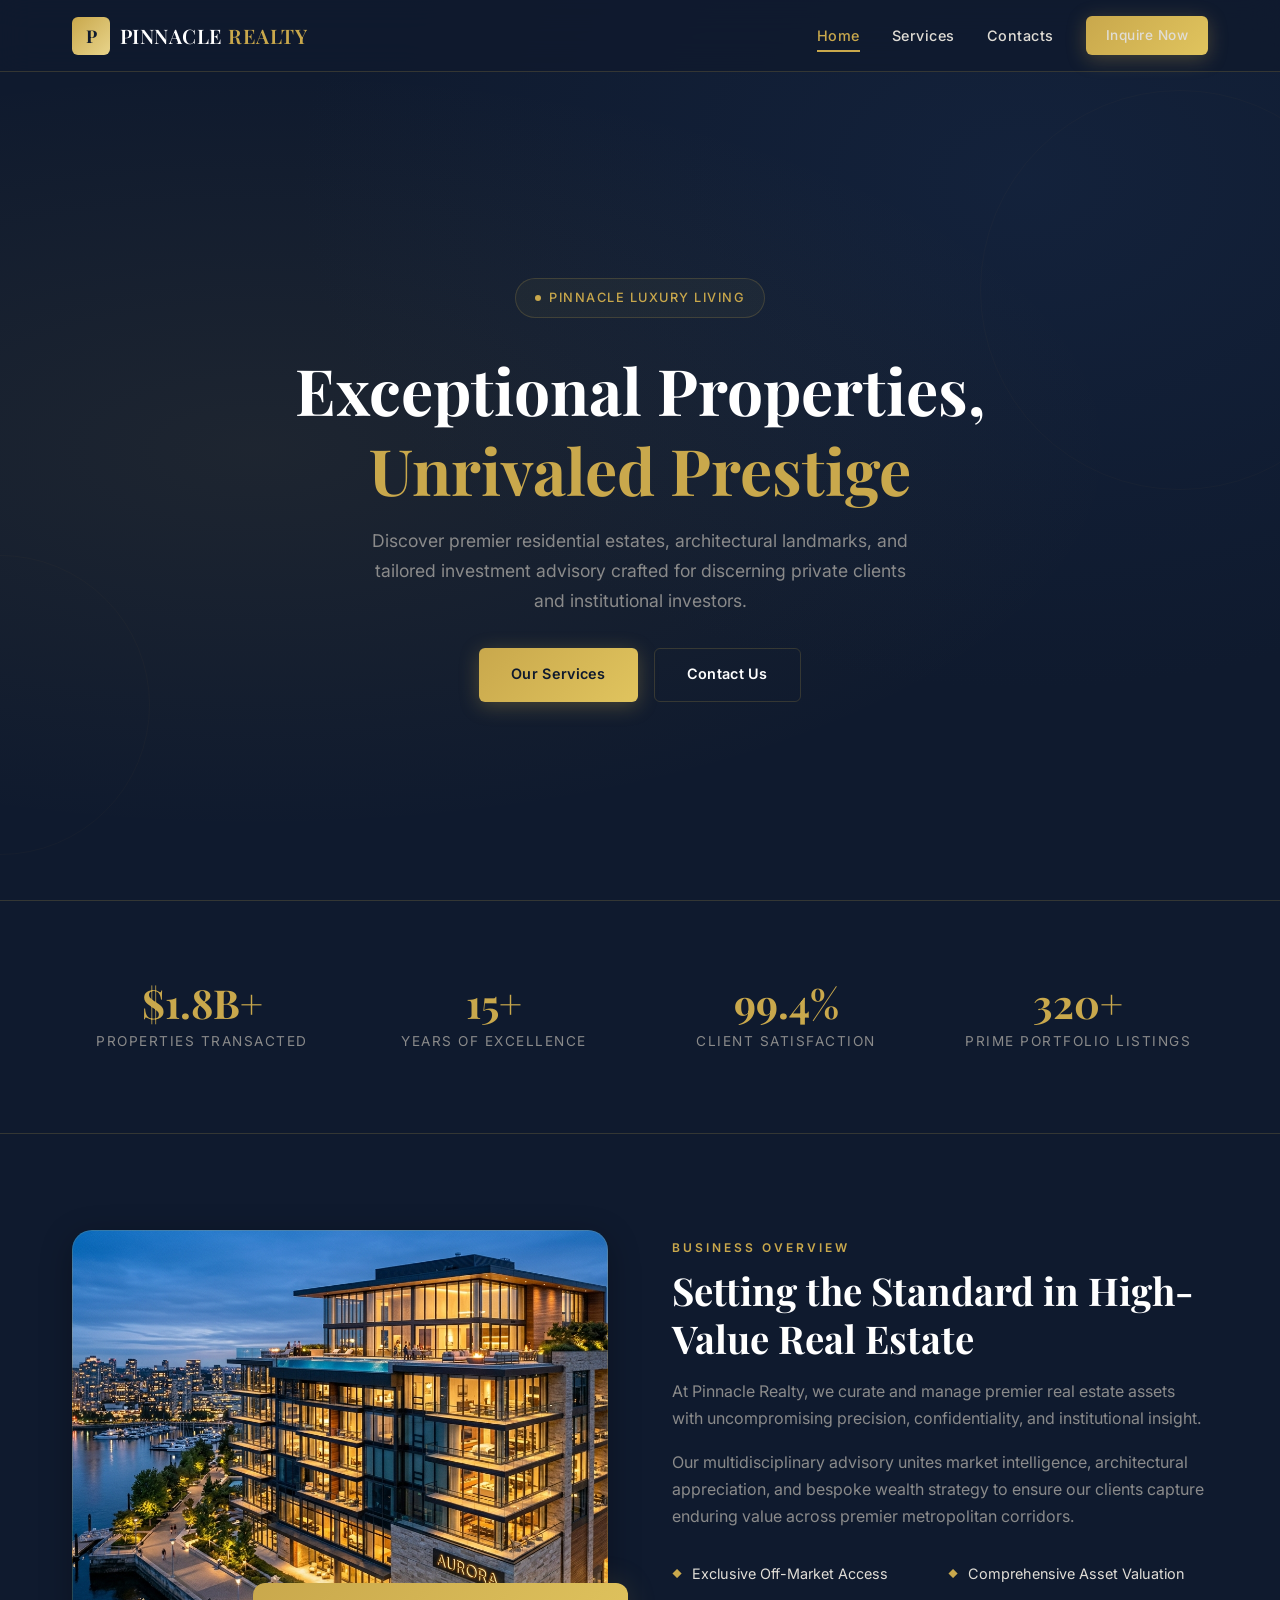
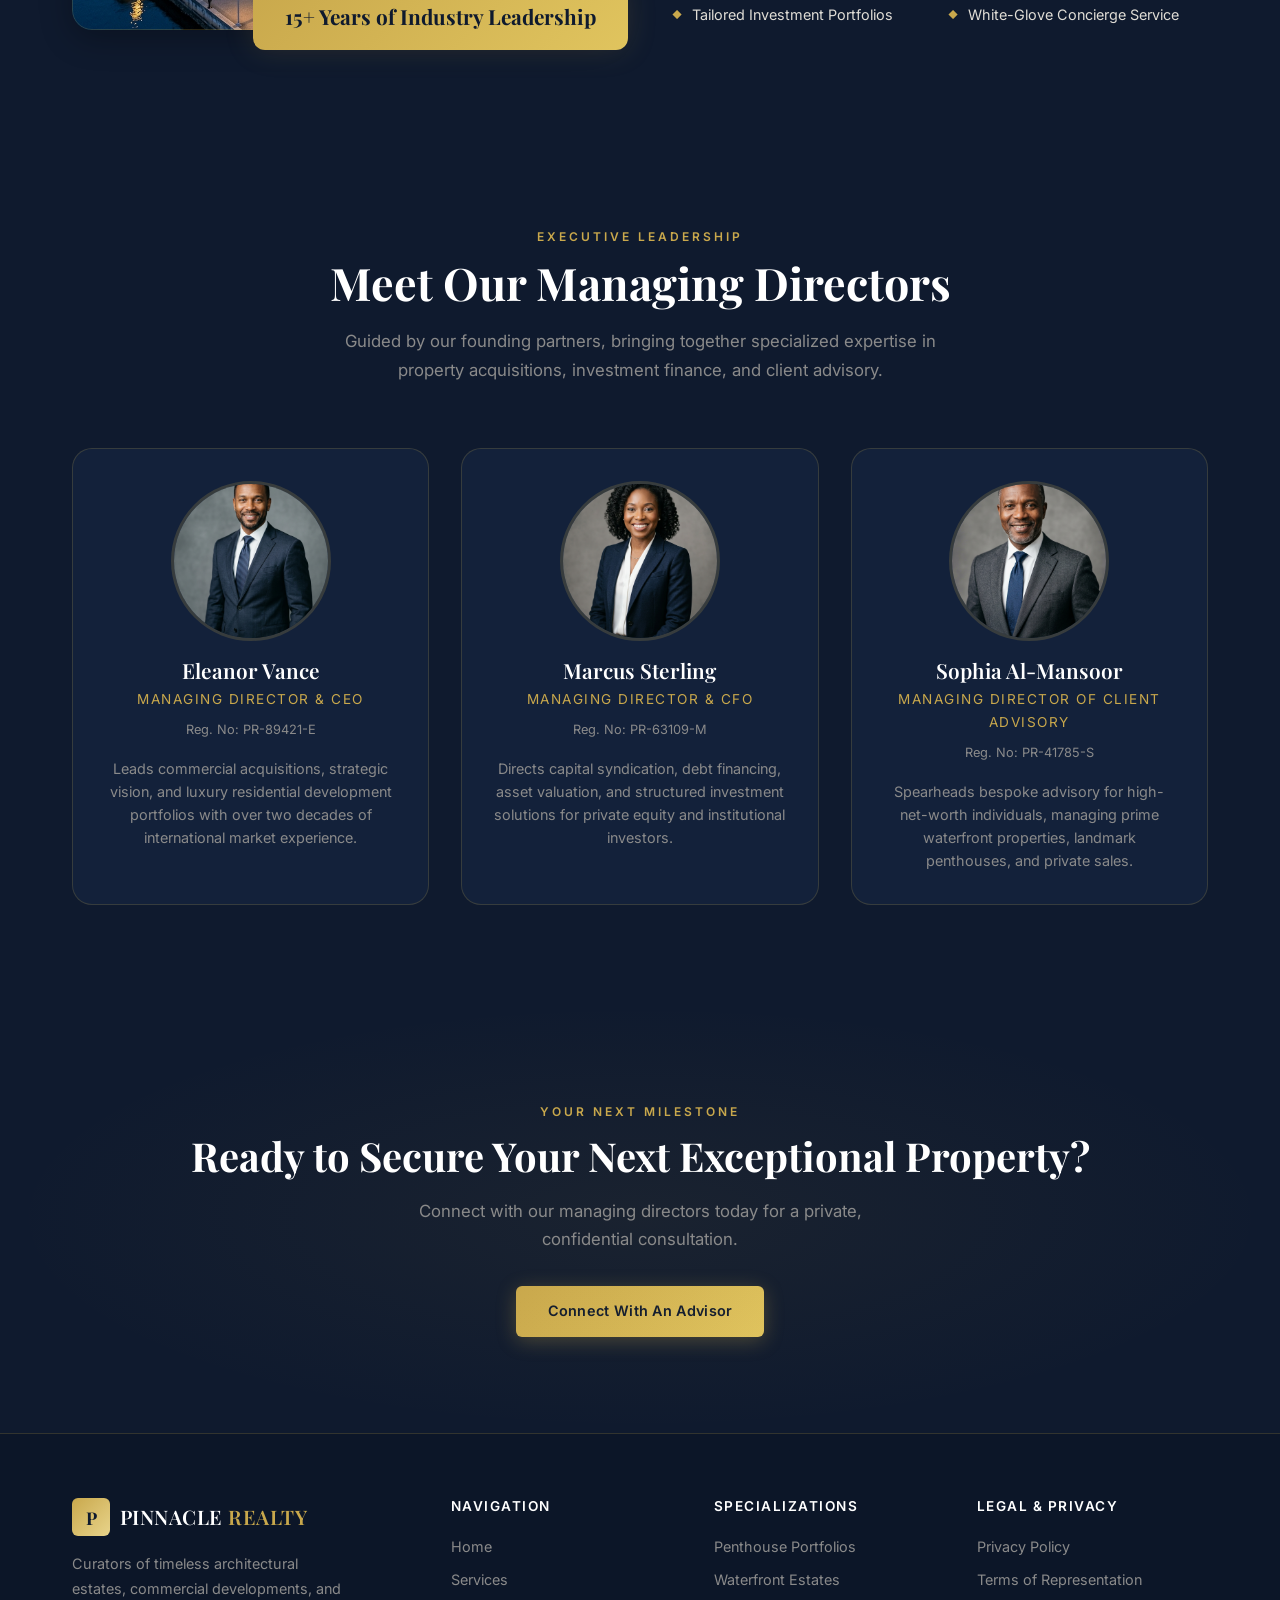
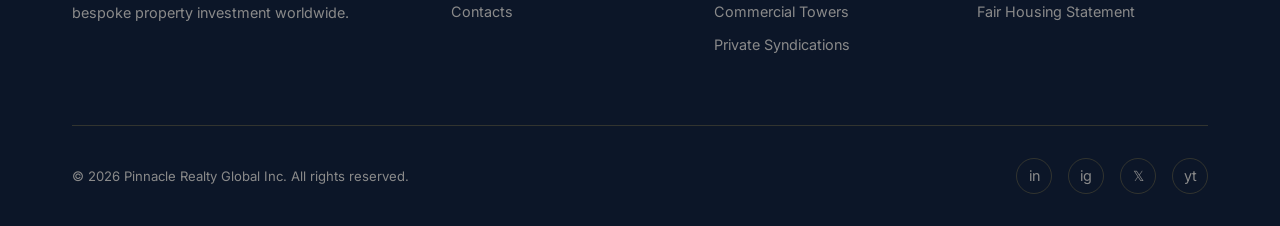
==== index.html @ 1af12126 "Initial commit of Pinnacle Realty 3-page website" ====
<!DOCTYPE html>
<html lang="en">
<head>
  <meta charset="UTF-8">
  <meta name="viewport" content="width=device-width, initial-scale=1.0">
  <title>Pinnacle Realty | Premier Luxury Real Estate & Advisory</title>
  <meta name="description" content="Pinnacle Realty curates exceptional luxury residential estates, prime commercial developments, and bespoke property advisory.">
  <link rel="stylesheet" href="style.css">
</head>
<body>

  <!-- Site Header / Navigation -->
  <header class="site-header" id="siteHeader">
    <div class="container header-inner">
      <a href="index.html" class="logo">
        <div class="logo-icon">P</div>
        <div class="logo-text">PINNACLE <span>REALTY</span></div>
      </a>
      <button class="nav-toggle" id="navToggle" aria-label="Toggle navigation" aria-expanded="false">
        <span></span>
        <span></span>
        <span></span>
      </button>
      <nav class="main-nav" id="mainNav">
        <ul>
          <li><a href="index.html" class="active">Home</a></li>
          <li><a href="services.html">Services</a></li>
          <li><a href="contacts.html">Contacts</a></li>
          <li><a href="contacts.html" class="btn btn-primary" style="padding: 0.5rem 1.25rem; font-size: 0.85rem;">Inquire Now</a></li>
        </ul>
      </nav>
    </div>
  </header>

  <main>
    <!-- Hero Section -->
    <section class="hero" id="home">
      <div class="hero-decor hero-decor--1"></div>
      <div class="hero-decor hero-decor--2"></div>
      <div class="container hero-content">
        <div class="hero-badge">Pinnacle Luxury Living</div>
        <h1 class="animate-fade-up">Exceptional Properties,<br><span class="accent">Unrivaled Prestige</span></h1>
        <p class="animate-fade-up animate-fade-up-delay-1">Discover premier residential estates, architectural landmarks, and tailored investment advisory crafted for discerning private clients and institutional investors.</p>
        <div class="hero-cta animate-fade-up animate-fade-up-delay-2">
          <a href="services.html" class="btn btn-primary">Our Services</a>
          <a href="contacts.html" class="btn btn-outline">Contact Us</a>
        </div>
      </div>
    </section>

    <!-- Stats Bar -->
    <section class="stats-bar">
      <div class="container">
        <div class="stats-grid">
          <div class="stat-item">
            <div class="stat-number">$1.8B+</div>
            <div class="stat-label">Properties Transacted</div>
          </div>
          <div class="stat-item">
            <div class="stat-number">15+</div>
            <div class="stat-label">Years of Excellence</div>
          </div>
          <div class="stat-item">
            <div class="stat-number">99.4%</div>
            <div class="stat-label">Client Satisfaction</div>
          </div>
          <div class="stat-item">
            <div class="stat-number">320+</div>
            <div class="stat-label">Prime Portfolio Listings</div>
          </div>
        </div>
      </div>
    </section>

    <!-- Business Overview / About Section -->
    <section class="about" id="about">
      <div class="container">
        <div class="about-grid">
          <div class="about-visual">
            <div class="about-image-wrapper">
              <img src="images/about.jpg" alt="Pinnacle Realty Architectural Headquarters & Waterfront Residences">
            </div>
            <div class="about-accent-box">
              15+ Years of Industry Leadership
            </div>
          </div>
          <div class="about-text">
            <span class="section-label">Business Overview</span>
            <h2 class="section-title">Setting the Standard in High-Value Real Estate</h2>
            <p>At Pinnacle Realty, we curate and manage premier real estate assets with uncompromising precision, confidentiality, and institutional insight.</p>
            <p>Our multidisciplinary advisory unites market intelligence, architectural appreciation, and bespoke wealth strategy to ensure our clients capture enduring value across premier metropolitan corridors.</p>
            <div class="about-features">
              <div class="about-feature">Exclusive Off-Market Access</div>
              <div class="about-feature">Comprehensive Asset Valuation</div>
              <div class="about-feature">Tailored Investment Portfolios</div>
              <div class="about-feature">White-Glove Concierge Service</div>
            </div>
          </div>
        </div>
      </div>
    </section>

    <!-- Managing Directors Section (Group Members) -->
    <section class="directors" id="directors">
      <div class="container">
        <span class="section-label">Executive Leadership</span>
        <h2 class="section-title">Meet Our Managing Directors</h2>
        <p class="section-subtitle" style="margin-inline: auto;">Guided by our founding partners, bringing together specialized expertise in property acquisitions, investment finance, and client advisory.</p>
        
        <div class="directors-grid">
          <!-- Member 1 -->
          <article class="director-card">
            <img src="images/director1.jpg" alt="Eleanor Vance" class="director-photo">
            <h3 class="director-name">Eleanor Vance</h3>
            <div class="director-role">Managing Director & CEO</div>
            <div class="director-reg">Reg. No: PR-89421-E</div>
            <p class="director-bio">Leads commercial acquisitions, strategic vision, and luxury residential development portfolios with over two decades of international market experience.</p>
          </article>

          <!-- Member 2 -->
          <article class="director-card">
            <img src="images/director2.jpg" alt="Marcus Sterling" class="director-photo">
            <h3 class="director-name">Marcus Sterling</h3>
            <div class="director-role">Managing Director & CFO</div>
            <div class="director-reg">Reg. No: PR-63109-M</div>
            <p class="director-bio">Directs capital syndication, debt financing, asset valuation, and structured investment solutions for private equity and institutional investors.</p>
          </article>

          <!-- Member 3 -->
          <article class="director-card">
            <img src="images/director3.jpg" alt="Sophia Al-Mansoor" class="director-photo">
            <h3 class="director-name">Sophia Al-Mansoor</h3>
            <div class="director-role">Managing Director of Client Advisory</div>
            <div class="director-reg">Reg. No: PR-41785-S</div>
            <p class="director-bio">Spearheads bespoke advisory for high-net-worth individuals, managing prime waterfront properties, landmark penthouses, and private sales.</p>
          </article>
        </div>
      </div>
    </section>

    <!-- Call to Action Banner -->
    <section class="cta-banner">
      <div class="container">
        <span class="section-label">Your Next Milestone</span>
        <h2>Ready to Secure Your Next Exceptional Property?</h2>
        <p>Connect with our managing directors today for a private, confidential consultation.</p>
        <a href="contacts.html" class="btn btn-primary">Connect With An Advisor</a>
      </div>
    </section>
  </main>

  <!-- Site Footer -->
  <footer class="site-footer">
    <div class="container">
      <div class="footer-grid">
        <div class="footer-brand">
          <div class="logo">
            <div class="logo-icon">P</div>
            <div class="logo-text">PINNACLE <span>REALTY</span></div>
          </div>
          <p>Curators of timeless architectural estates, commercial developments, and bespoke property investment worldwide.</p>
        </div>

        <div class="footer-col">
          <h4>Navigation</h4>
          <a href="index.html">Home</a>
          <a href="services.html">Services</a>
          <a href="contacts.html">Contacts</a>
        </div>

        <div class="footer-col">
          <h4>Specializations</h4>
          <a href="services.html">Penthouse Portfolios</a>
          <a href="services.html">Waterfront Estates</a>
          <a href="services.html">Commercial Towers</a>
          <a href="services.html">Private Syndications</a>
        </div>

        <div class="footer-col">
          <h4>Legal & Privacy</h4>
          <a href="#">Privacy Policy</a>
          <a href="#">Terms of Representation</a>
          <a href="#">Fair Housing Statement</a>
        </div>
      </div>

      <div class="footer-bottom">
        <div>&copy; 2026 Pinnacle Realty Global Inc. All rights reserved.</div>
        <div class="footer-socials">
          <a href="#" aria-label="LinkedIn">in</a>
          <a href="#" aria-label="Instagram">ig</a>
          <a href="#" aria-label="X / Twitter">𝕏</a>
          <a href="#" aria-label="YouTube">yt</a>
        </div>
      </div>
    </div>
  </footer>

  <script>
    // Mobile navigation toggle
    const navToggle = document.getElementById('navToggle');
    const mainNav = document.getElementById('mainNav');
    if (navToggle && mainNav) {
      navToggle.addEventListener('click', () => {
        const isOpen = mainNav.classList.toggle('open');
        navToggle.setAttribute('aria-expanded', isOpen);
      });
    }

    // Header scroll background effect
    const siteHeader = document.getElementById('siteHeader');
    window.addEventListener('scroll', () => {
      if (window.scrollY > 40) {
        siteHeader.style.background = 'rgba(15, 26, 46, 0.95)';
        siteHeader.style.boxShadow = '0 10px 30px rgba(0, 0, 0, 0.4)';
      } else {
        siteHeader.style.background = 'rgba(15, 26, 46, 0.8)';
        siteHeader.style.boxShadow = 'none';
      }
    });
  </script>
</body>
</html>
---- style.css ----
/* ============================================
   PINNACLE REALTY — Global Stylesheet
   ============================================ */

/* ---------- Google Fonts ---------- */
@import url('https://fonts.googleapis.com/css2?family=Playfair+Display:wght@400;500;600;700&family=Inter:wght@300;400;500;600;700&display=swap');

/* ---------- CSS Custom Properties ---------- */
:root {
  /* Brand Colors */
  --clr-primary: #0f1a2e;
  --clr-primary-light: #162744;
  --clr-accent: #c9a84c;
  --clr-accent-hover: #dbbe6a;
  --clr-white: #ffffff;
  --clr-off-white: #f4f1eb;
  --clr-text: #e0ddd6;
  --clr-text-dark: #2c2c2c;
  --clr-muted: #8a8a8a;
  --clr-border: rgba(201, 168, 76, 0.2);
  --clr-card-bg: rgba(22, 39, 68, 0.6);
  --clr-overlay: rgba(15, 26, 46, 0.85);

  /* Typography */
  --ff-heading: 'Playfair Display', Georgia, serif;
  --ff-body: 'Inter', 'Segoe UI', sans-serif;

  /* Spacing */
  --space-xs: 0.5rem;
  --space-sm: 1rem;
  --space-md: 2rem;
  --space-lg: 4rem;
  --space-xl: 6rem;

  /* Borders & Radius */
  --radius-sm: 6px;
  --radius-md: 12px;
  --radius-lg: 20px;

  /* Transitions */
  --transition-fast: 0.25s ease;
  --transition-smooth: 0.4s cubic-bezier(0.25, 0.46, 0.45, 0.94);

  /* Shadows */
  --shadow-card: 0 8px 32px rgba(0, 0, 0, 0.3);
  --shadow-hover: 0 16px 48px rgba(0, 0, 0, 0.4);
  --shadow-glow: 0 0 30px rgba(201, 168, 76, 0.15);
}

/* ---------- Reset & Base ---------- */
*,
*::before,
*::after {
  margin: 0;
  padding: 0;
  box-sizing: border-box;
}

html {
  scroll-behavior: smooth;
  font-size: 16px;
}

body {
  font-family: var(--ff-body);
  background-color: var(--clr-primary);
  color: var(--clr-text);
  line-height: 1.7;
  min-height: 100vh;
  overflow-x: hidden;
}

img {
  max-width: 100%;
  display: block;
}

a {
  text-decoration: none;
  color: inherit;
  transition: color var(--transition-fast);
}

ul {
  list-style: none;
}

h1, h2, h3, h4 {
  font-family: var(--ff-heading);
  line-height: 1.25;
  color: var(--clr-white);
}

/* ---------- Utility ---------- */
.container {
  max-width: 1200px;
  margin-inline: auto;
  padding-inline: var(--space-md);
}

.accent {
  color: var(--clr-accent);
}

.section-label {
  display: inline-block;
  font-size: 0.75rem;
  font-weight: 600;
  text-transform: uppercase;
  letter-spacing: 3px;
  color: var(--clr-accent);
  margin-bottom: var(--space-xs);
}

.section-title {
  font-size: clamp(1.8rem, 4vw, 2.8rem);
  margin-bottom: var(--space-sm);
}

.section-subtitle {
  font-size: 1.05rem;
  color: var(--clr-muted);
  max-width: 600px;
  margin-bottom: var(--space-lg);
}

/* ---------- Animations ---------- */
@keyframes fadeInUp {
  from {
    opacity: 0;
    transform: translateY(30px);
  }
  to {
    opacity: 1;
    transform: translateY(0);
  }
}

@keyframes fadeIn {
  from { opacity: 0; }
  to   { opacity: 1; }
}

@keyframes shimmer {
  0%   { background-position: -200% center; }
  100% { background-position: 200% center; }
}

@keyframes float {
  0%, 100% { transform: translateY(0); }
  50%      { transform: translateY(-8px); }
}

.animate-fade-up {
  animation: fadeInUp 0.8s ease forwards;
}

.animate-fade-up-delay-1 { animation-delay: 0.15s; opacity: 0; }
.animate-fade-up-delay-2 { animation-delay: 0.3s;  opacity: 0; }
.animate-fade-up-delay-3 { animation-delay: 0.45s; opacity: 0; }

/* ============================================
   HEADER / NAVIGATION
   ============================================ */
.site-header {
  position: fixed;
  top: 0;
  left: 0;
  width: 100%;
  z-index: 1000;
  padding: var(--space-sm) 0;
  background: rgba(15, 26, 46, 0.8);
  backdrop-filter: blur(16px);
  -webkit-backdrop-filter: blur(16px);
  border-bottom: 1px solid var(--clr-border);
  transition: background var(--transition-smooth);
}

.header-inner {
  display: flex;
  align-items: center;
  justify-content: space-between;
}

/* Logo */
.logo {
  display: flex;
  align-items: center;
  gap: 0.6rem;
}

.logo-icon {
  width: 38px;
  height: 38px;
  background: linear-gradient(135deg, var(--clr-accent), #e8d48b);
  border-radius: var(--radius-sm);
  display: flex;
  align-items: center;
  justify-content: center;
  font-family: var(--ff-heading);
  font-weight: 700;
  font-size: 1.1rem;
  color: var(--clr-primary);
}

.logo-text {
  font-family: var(--ff-heading);
  font-size: 1.25rem;
  font-weight: 600;
  color: var(--clr-white);
  letter-spacing: 0.5px;
}

.logo-text span {
  color: var(--clr-accent);
}

/* Nav Links */
.main-nav ul {
  display: flex;
  gap: var(--space-md);
  align-items: center;
}

.main-nav a {
  font-size: 0.9rem;
  font-weight: 500;
  letter-spacing: 0.5px;
  padding: 0.4rem 0;
  position: relative;
  color: var(--clr-text);
}

.main-nav a::after {
  content: '';
  position: absolute;
  bottom: -2px;
  left: 0;
  width: 0;
  height: 2px;
  background: var(--clr-accent);
  transition: width var(--transition-smooth);
}

.main-nav a:hover,
.main-nav a.active {
  color: var(--clr-accent);
}

.main-nav a:hover::after,
.main-nav a.active::after {
  width: 100%;
}

/* Mobile Toggle */
.nav-toggle {
  display: none;
  flex-direction: column;
  gap: 5px;
  cursor: pointer;
  background: none;
  border: none;
  padding: 4px;
}

.nav-toggle span {
  display: block;
  width: 26px;
  height: 2px;
  background: var(--clr-white);
  border-radius: 2px;
  transition: var(--transition-fast);
}

/* ============================================
   HERO SECTION
   ============================================ */
.hero {
  position: relative;
  min-height: 100vh;
  display: flex;
  align-items: center;
  justify-content: center;
  text-align: center;
  padding-top: 80px;
  overflow: hidden;
}

.hero::before {
  content: '';
  position: absolute;
  inset: 0;
  background:
    radial-gradient(ellipse at 20% 50%, rgba(201, 168, 76, 0.08) 0%, transparent 60%),
    radial-gradient(ellipse at 80% 20%, rgba(22, 39, 68, 0.6) 0%, transparent 50%);
  z-index: 0;
}

.hero-content {
  position: relative;
  z-index: 1;
  max-width: 800px;
  padding: var(--space-md);
}

.hero-badge {
  display: inline-flex;
  align-items: center;
  gap: 0.5rem;
  padding: 0.5rem 1.2rem;
  border: 1px solid var(--clr-border);
  border-radius: 50px;
  font-size: 0.8rem;
  font-weight: 500;
  letter-spacing: 1.5px;
  text-transform: uppercase;
  color: var(--clr-accent);
  margin-bottom: var(--space-md);
  background: rgba(201, 168, 76, 0.05);
  animation: fadeInUp 0.6s ease forwards;
}

.hero-badge::before {
  content: '';
  width: 6px;
  height: 6px;
  border-radius: 50%;
  background: var(--clr-accent);
  animation: float 2s ease-in-out infinite;
}

.hero h1 {
  font-size: clamp(2.2rem, 6vw, 4rem);
  font-weight: 700;
  margin-bottom: var(--space-sm);
  animation: fadeInUp 0.8s ease forwards;
  animation-delay: 0.1s;
  opacity: 0;
}

.hero p {
  font-size: 1.1rem;
  color: var(--clr-muted);
  max-width: 550px;
  margin-inline: auto;
  margin-bottom: var(--space-md);
  animation: fadeInUp 0.8s ease forwards;
  animation-delay: 0.25s;
  opacity: 0;
}

.hero-cta {
  display: inline-flex;
  gap: var(--space-sm);
  flex-wrap: wrap;
  justify-content: center;
  animation: fadeInUp 0.8s ease forwards;
  animation-delay: 0.4s;
  opacity: 0;
}

/* Decorative Elements */
.hero-decor {
  position: absolute;
  width: 400px;
  height: 400px;
  border-radius: 50%;
  border: 1px solid var(--clr-border);
  opacity: 0.15;
  animation: float 6s ease-in-out infinite;
}

.hero-decor--1 {
  top: 10%;
  right: -100px;
}

.hero-decor--2 {
  bottom: 5%;
  left: -150px;
  width: 300px;
  height: 300px;
  animation-delay: 2s;
}

/* ============================================
   BUTTONS
   ============================================ */
.btn {
  display: inline-flex;
  align-items: center;
  gap: 0.5rem;
  padding: 0.85rem 2rem;
  font-family: var(--ff-body);
  font-size: 0.9rem;
  font-weight: 600;
  border-radius: var(--radius-sm);
  cursor: pointer;
  border: none;
  transition: all var(--transition-smooth);
  letter-spacing: 0.3px;
}

.btn-primary {
  background: linear-gradient(135deg, var(--clr-accent), #e0c45e);
  color: var(--clr-primary);
  box-shadow: 0 4px 20px rgba(201, 168, 76, 0.3);
}

.btn-primary:hover {
  transform: translateY(-2px);
  box-shadow: 0 8px 30px rgba(201, 168, 76, 0.45);
}

.btn-outline {
  background: transparent;
  color: var(--clr-white);
  border: 1px solid var(--clr-border);
}

.btn-outline:hover {
  border-color: var(--clr-accent);
  color: var(--clr-accent);
  transform: translateY(-2px);
}

/* ============================================
   STATS BAR
   ============================================ */
.stats-bar {
  padding: var(--space-lg) 0;
  border-top: 1px solid var(--clr-border);
  border-bottom: 1px solid var(--clr-border);
}

.stats-grid {
  display: grid;
  grid-template-columns: repeat(auto-fit, minmax(200px, 1fr));
  gap: var(--space-md);
  text-align: center;
}

.stat-item {
  padding: var(--space-sm);
}

.stat-number {
  font-family: var(--ff-heading);
  font-size: 2.5rem;
  font-weight: 700;
  color: var(--clr-accent);
  line-height: 1.1;
  margin-bottom: 0.3rem;
}

.stat-label {
  font-size: 0.85rem;
  color: var(--clr-muted);
  text-transform: uppercase;
  letter-spacing: 1.5px;
}

/* ============================================
   ABOUT SECTION
   ============================================ */
.about {
  padding: var(--space-xl) 0;
}

.about-grid {
  display: grid;
  grid-template-columns: 1fr 1fr;
  gap: var(--space-lg);
  align-items: center;
}

.about-visual {
  position: relative;
}

.about-image-wrapper {
  position: relative;
  border-radius: var(--radius-lg);
  overflow: hidden;
  box-shadow: var(--shadow-card);
}

.about-image-wrapper img {
  width: 100%;
  height: 400px;
  object-fit: cover;
}

.about-image-wrapper::after {
  content: '';
  position: absolute;
  inset: 0;
  border: 1px solid var(--clr-border);
  border-radius: var(--radius-lg);
  pointer-events: none;
}

.about-accent-box {
  position: absolute;
  bottom: -20px;
  right: -20px;
  background: linear-gradient(135deg, var(--clr-accent), #e0c45e);
  color: var(--clr-primary);
  padding: var(--space-sm) var(--space-md);
  border-radius: var(--radius-md);
  font-family: var(--ff-heading);
  font-weight: 700;
  font-size: 1.3rem;
  box-shadow: var(--shadow-glow);
}

.about-text h2 {
  font-size: clamp(1.6rem, 3.5vw, 2.4rem);
  margin-bottom: var(--space-sm);
}

.about-text p {
  color: var(--clr-muted);
  margin-bottom: var(--space-sm);
  font-size: 1rem;
}

.about-features {
  display: grid;
  grid-template-columns: 1fr 1fr;
  gap: var(--space-sm);
  margin-top: var(--space-md);
}

.about-feature {
  display: flex;
  align-items: center;
  gap: 0.6rem;
  font-size: 0.9rem;
  color: var(--clr-text);
}

.about-feature::before {
  content: '◆';
  color: var(--clr-accent);
  font-size: 0.6rem;
}

/* ============================================
   DIRECTORS SECTION
   ============================================ */
.directors {
  padding: var(--space-xl) 0;
  text-align: center;
}

.directors-grid {
  display: grid;
  grid-template-columns: repeat(auto-fit, minmax(300px, 1fr));
  gap: var(--space-md);
  margin-top: var(--space-md);
}

.director-card {
  background: var(--clr-card-bg);
  border: 1px solid var(--clr-border);
  border-radius: var(--radius-lg);
  padding: var(--space-md);
  text-align: center;
  transition: all var(--transition-smooth);
  position: relative;
  overflow: hidden;
}

.director-card::before {
  content: '';
  position: absolute;
  top: 0;
  left: 0;
  right: 0;
  height: 3px;
  background: linear-gradient(90deg, transparent, var(--clr-accent), transparent);
  opacity: 0;
  transition: opacity var(--transition-smooth);
}

.director-card:hover {
  transform: translateY(-8px);
  box-shadow: var(--shadow-hover);
  border-color: rgba(201, 168, 76, 0.4);
}

.director-card:hover::before {
  opacity: 1;
}

.director-photo {
  width: 160px;
  height: 160px;
  border-radius: 50%;
  object-fit: cover;
  margin: 0 auto var(--space-sm);
  border: 3px solid var(--clr-border);
  transition: border-color var(--transition-smooth);
}

.director-card:hover .director-photo {
  border-color: var(--clr-accent);
}

.director-name {
  font-family: var(--ff-heading);
  font-size: 1.3rem;
  font-weight: 600;
  color: var(--clr-white);
  margin-bottom: 0.3rem;
}

.director-role {
  font-size: 0.85rem;
  color: var(--clr-accent);
  text-transform: uppercase;
  letter-spacing: 1.5px;
  margin-bottom: var(--space-xs);
}

.director-reg {
  font-size: 0.8rem;
  color: var(--clr-muted);
  margin-bottom: var(--space-sm);
}

.director-bio {
  font-size: 0.9rem;
  color: var(--clr-muted);
  line-height: 1.6;
}

/* ============================================
   SERVICES PAGE
   ============================================ */
.page-hero {
  padding: calc(80px + var(--space-xl)) 0 var(--space-lg);
  text-align: center;
  position: relative;
  overflow: hidden;
}

.page-hero::before {
  content: '';
  position: absolute;
  inset: 0;
  background:
    radial-gradient(ellipse at 50% 0%, rgba(201, 168, 76, 0.06) 0%, transparent 60%);
}

.page-hero h1 {
  font-size: clamp(2rem, 5vw, 3.2rem);
  margin-bottom: var(--space-sm);
  position: relative;
}

.page-hero p {
  font-size: 1.05rem;
  color: var(--clr-muted);
  max-width: 600px;
  margin-inline: auto;
  position: relative;
}

/* Services Grid */
.services-section {
  padding: var(--space-lg) 0 var(--space-xl);
}

.services-grid {
  display: grid;
  grid-template-columns: repeat(auto-fit, minmax(340px, 1fr));
  gap: var(--space-md);
}

.service-card {
  background: var(--clr-card-bg);
  border: 1px solid var(--clr-border);
  border-radius: var(--radius-lg);
  padding: var(--space-md);
  transition: all var(--transition-smooth);
  position: relative;
  overflow: hidden;
}

.service-card::after {
  content: '';
  position: absolute;
  bottom: 0;
  left: 0;
  right: 0;
  height: 3px;
  background: linear-gradient(90deg, var(--clr-accent), transparent);
  transform: scaleX(0);
  transform-origin: left;
  transition: transform var(--transition-smooth);
}

.service-card:hover {
  transform: translateY(-6px);
  box-shadow: var(--shadow-hover);
  border-color: rgba(201, 168, 76, 0.3);
}

.service-card:hover::after {
  transform: scaleX(1);
}

.service-icon {
  width: 56px;
  height: 56px;
  border-radius: var(--radius-md);
  background: rgba(201, 168, 76, 0.1);
  display: flex;
  align-items: center;
  justify-content: center;
  font-size: 1.6rem;
  margin-bottom: var(--space-sm);
  border: 1px solid var(--clr-border);
}

.service-card h3 {
  font-size: 1.2rem;
  margin-bottom: 0.5rem;
}

.service-card p {
  font-size: 0.92rem;
  color: var(--clr-muted);
  line-height: 1.7;
}

.service-features {
  margin-top: var(--space-sm);
  padding-top: var(--space-sm);
  border-top: 1px solid var(--clr-border);
}

.service-features li {
  font-size: 0.85rem;
  color: var(--clr-text);
  padding: 0.3rem 0;
  display: flex;
  align-items: center;
  gap: 0.5rem;
}

.service-features li::before {
  content: '✓';
  color: var(--clr-accent);
  font-weight: 700;
  font-size: 0.8rem;
}

/* Process Section */
.process-section {
  padding: var(--space-xl) 0;
  border-top: 1px solid var(--clr-border);
}

.process-steps {
  display: grid;
  grid-template-columns: repeat(auto-fit, minmax(240px, 1fr));
  gap: var(--space-md);
  margin-top: var(--space-md);
}

.process-step {
  text-align: center;
  padding: var(--space-md);
  position: relative;
}

.step-number {
  font-family: var(--ff-heading);
  font-size: 3rem;
  font-weight: 700;
  color: rgba(201, 168, 76, 0.15);
  line-height: 1;
  margin-bottom: var(--space-xs);
}

.process-step h3 {
  font-size: 1.1rem;
  margin-bottom: 0.5rem;
}

.process-step p {
  font-size: 0.88rem;
  color: var(--clr-muted);
}

/* ============================================
   CONTACTS PAGE
   ============================================ */
.contact-section {
  padding: var(--space-lg) 0 var(--space-xl);
}

.contact-layout {
  display: grid;
  grid-template-columns: 1fr 1.2fr;
  gap: var(--space-lg);
  align-items: start;
}

/* Contact Info Cards */
.contact-info {
  display: flex;
  flex-direction: column;
  gap: var(--space-sm);
}

.contact-card {
  background: var(--clr-card-bg);
  border: 1px solid var(--clr-border);
  border-radius: var(--radius-md);
  padding: var(--space-md);
  display: flex;
  gap: var(--space-sm);
  align-items: flex-start;
  transition: all var(--transition-smooth);
}

.contact-card:hover {
  border-color: rgba(201, 168, 76, 0.4);
  transform: translateX(4px);
}

.contact-card-icon {
  width: 48px;
  height: 48px;
  border-radius: var(--radius-sm);
  background: rgba(201, 168, 76, 0.1);
  display: flex;
  align-items: center;
  justify-content: center;
  font-size: 1.3rem;
  flex-shrink: 0;
  border: 1px solid var(--clr-border);
}

.contact-card h4 {
  font-family: var(--ff-body);
  font-size: 0.95rem;
  font-weight: 600;
  margin-bottom: 0.25rem;
}

.contact-card p,
.contact-card a {
  font-size: 0.9rem;
  color: var(--clr-muted);
}

.contact-card a:hover {
  color: var(--clr-accent);
}

/* Contact Form */
.contact-form-wrapper {
  background: var(--clr-card-bg);
  border: 1px solid var(--clr-border);
  border-radius: var(--radius-lg);
  padding: var(--space-md);
}

.contact-form-wrapper h3 {
  font-size: 1.4rem;
  margin-bottom: 0.3rem;
}

.contact-form-wrapper > p {
  color: var(--clr-muted);
  font-size: 0.9rem;
  margin-bottom: var(--space-md);
}

.contact-form {
  display: flex;
  flex-direction: column;
  gap: var(--space-sm);
}

.form-row {
  display: grid;
  grid-template-columns: 1fr 1fr;
  gap: var(--space-sm);
}

.form-group {
  display: flex;
  flex-direction: column;
  gap: 0.35rem;
}

.form-group label {
  font-size: 0.8rem;
  font-weight: 600;
  text-transform: uppercase;
  letter-spacing: 1px;
  color: var(--clr-text);
}

.form-group input,
.form-group textarea,
.form-group select {
  background: rgba(15, 26, 46, 0.6);
  border: 1px solid var(--clr-border);
  border-radius: var(--radius-sm);
  padding: 0.8rem 1rem;
  font-family: var(--ff-body);
  font-size: 0.92rem;
  color: var(--clr-white);
  transition: border-color var(--transition-fast);
  outline: none;
}

.form-group input:focus,
.form-group textarea:focus,
.form-group select:focus {
  border-color: var(--clr-accent);
  box-shadow: 0 0 0 3px rgba(201, 168, 76, 0.1);
}

.form-group input::placeholder,
.form-group textarea::placeholder {
  color: var(--clr-muted);
}

.form-group textarea {
  resize: vertical;
  min-height: 130px;
}

.form-group select {
  cursor: pointer;
  appearance: none;
  background-image: url("data:image/svg+xml,%3Csvg xmlns='http://www.w3.org/2000/svg' width='12' height='12' fill='%238a8a8a' viewBox='0 0 16 16'%3E%3Cpath d='M8 11L3 6h10z'/%3E%3C/svg%3E");
  background-repeat: no-repeat;
  background-position: right 1rem center;
}

.form-group select option {
  background: var(--clr-primary);
  color: var(--clr-text);
}

.btn-submit {
  align-self: flex-start;
  margin-top: var(--space-xs);
}

/* Map Section */
.map-section {
  padding: var(--space-lg) 0;
  border-top: 1px solid var(--clr-border);
}

.map-container {
  border-radius: var(--radius-lg);
  overflow: hidden;
  border: 1px solid var(--clr-border);
  height: 350px;
  margin-top: var(--space-md);
}

.map-container iframe {
  width: 100%;
  height: 100%;
  border: none;
  filter: grayscale(0.4) contrast(1.1);
}

/* ============================================
   FOOTER
   ============================================ */
.site-footer {
  padding: var(--space-lg) 0 var(--space-md);
  border-top: 1px solid var(--clr-border);
  background: rgba(10, 18, 34, 0.5);
}

.footer-grid {
  display: grid;
  grid-template-columns: 1.5fr 1fr 1fr 1fr;
  gap: var(--space-md);
  margin-bottom: var(--space-lg);
}

.footer-brand p {
  color: var(--clr-muted);
  font-size: 0.9rem;
  margin-top: var(--space-sm);
  max-width: 280px;
}

.footer-col h4 {
  font-family: var(--ff-body);
  font-size: 0.85rem;
  font-weight: 600;
  text-transform: uppercase;
  letter-spacing: 1.5px;
  color: var(--clr-white);
  margin-bottom: var(--space-sm);
}

.footer-col a {
  display: block;
  font-size: 0.9rem;
  color: var(--clr-muted);
  padding: 0.25rem 0;
  transition: all var(--transition-fast);
}

.footer-col a:hover {
  color: var(--clr-accent);
  padding-left: 6px;
}

.footer-bottom {
  padding-top: var(--space-md);
  border-top: 1px solid var(--clr-border);
  display: flex;
  justify-content: space-between;
  align-items: center;
  font-size: 0.82rem;
  color: var(--clr-muted);
}

.footer-socials {
  display: flex;
  gap: var(--space-sm);
}

.footer-socials a {
  width: 36px;
  height: 36px;
  border-radius: 50%;
  border: 1px solid var(--clr-border);
  display: flex;
  align-items: center;
  justify-content: center;
  font-size: 0.9rem;
  transition: all var(--transition-fast);
}

.footer-socials a:hover {
  border-color: var(--clr-accent);
  color: var(--clr-accent);
  transform: translateY(-2px);
}

/* ============================================
   CTA BANNER
   ============================================ */
.cta-banner {
  padding: var(--space-xl) 0;
  text-align: center;
  position: relative;
  overflow: hidden;
}

.cta-banner::before {
  content: '';
  position: absolute;
  inset: 0;
  background: radial-gradient(ellipse at center, rgba(201, 168, 76, 0.06) 0%, transparent 70%);
}

.cta-banner h2 {
  font-size: clamp(1.6rem, 4vw, 2.5rem);
  margin-bottom: var(--space-sm);
  position: relative;
}

.cta-banner p {
  color: var(--clr-muted);
  font-size: 1.05rem;
  max-width: 500px;
  margin-inline: auto;
  margin-bottom: var(--space-md);
  position: relative;
}

/* ============================================
   RESPONSIVE DESIGN
   ============================================ */
@media (max-width: 992px) {
  .about-grid {
    grid-template-columns: 1fr;
    gap: var(--space-md);
  }

  .contact-layout {
    grid-template-columns: 1fr;
  }

  .footer-grid {
    grid-template-columns: 1fr 1fr;
    gap: var(--space-md);
  }
}

@media (max-width: 768px) {
  .nav-toggle {
    display: flex;
  }

  .main-nav {
    position: fixed;
    top: 0;
    right: -100%;
    width: 280px;
    height: 100vh;
    background: var(--clr-primary);
    border-left: 1px solid var(--clr-border);
    padding: 5rem var(--space-md);
    transition: right var(--transition-smooth);
    z-index: 999;
  }

  .main-nav.open {
    right: 0;
  }

  .main-nav ul {
    flex-direction: column;
    gap: var(--space-sm);
  }

  .main-nav a {
    font-size: 1.1rem;
  }

  .hero h1 {
    font-size: clamp(1.8rem, 6vw, 2.6rem);
  }

  .directors-grid {
    grid-template-columns: 1fr;
    max-width: 400px;
    margin-inline: auto;
  }

  .services-grid {
    grid-template-columns: 1fr;
  }

  .form-row {
    grid-template-columns: 1fr;
  }

  .footer-grid {
    grid-template-columns: 1fr;
  }

  .footer-bottom {
    flex-direction: column;
    gap: var(--space-sm);
    text-align: center;
  }

  .about-features {
    grid-template-columns: 1fr;
  }

  .about-accent-box {
    position: static;
    margin-top: var(--space-sm);
    display: inline-block;
  }
}
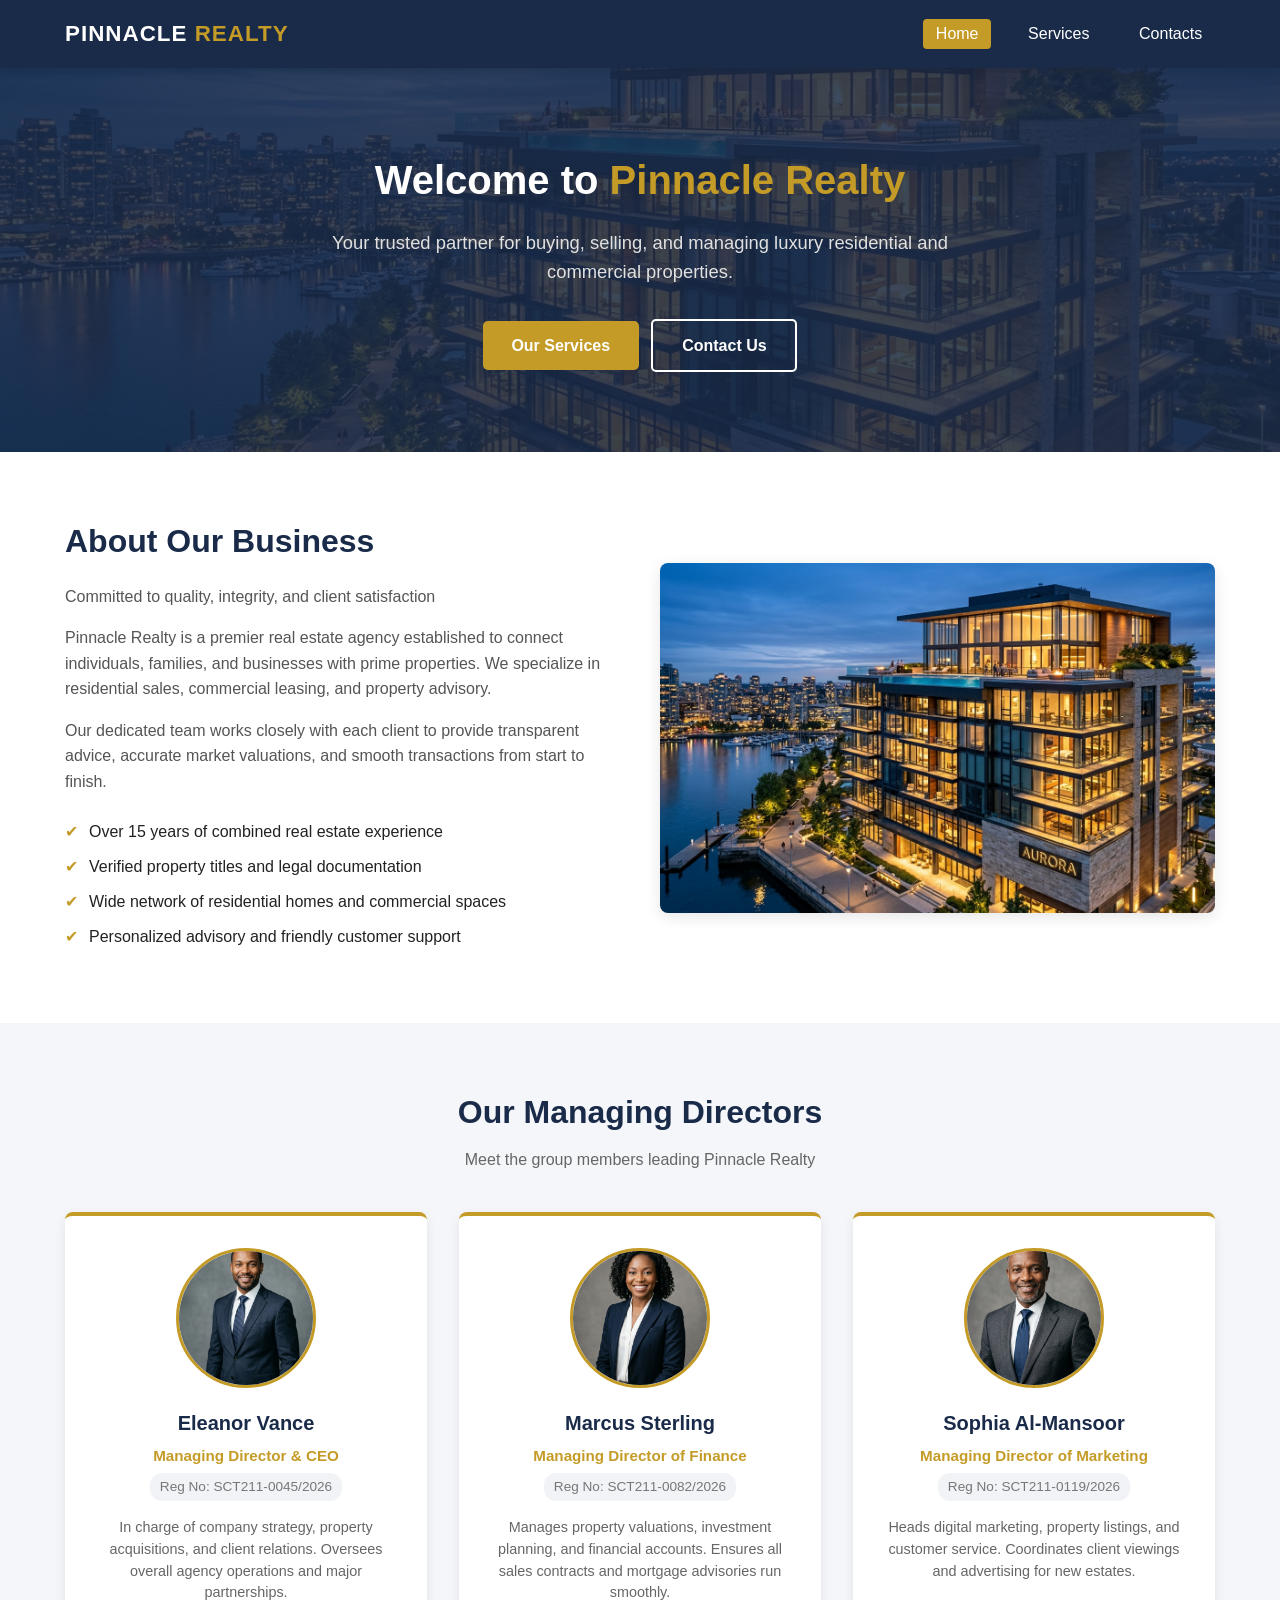
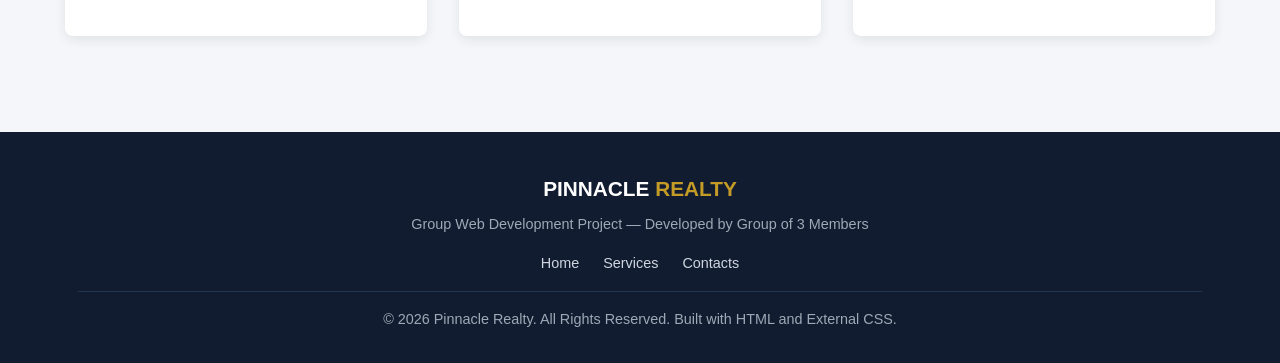
==== commit 78f06e02: "Simplify code structure and styling for first-year coursework" ====
--- a/index.html
+++ b/index.html
@@ -1,223 +1,140 @@
 <!DOCTYPE html>
 <html lang="en">
 <head>
+  <!-- 
+    Course: Introduction to Web Design and Development
+    Assignment: Group Project (Group of 3)
+    Topic: Business Website - Pinnacle Realty
+    Page: Home Page (index.html)
+    
+    Group Members:
+    1. Member 1: Full Name - Reg No: REG/001/2026
+    2. Member 2: Full Name - Reg No: REG/002/2026
+    3. Member 3: Full Name - Reg No: REG/003/2026
+  -->
   <meta charset="UTF-8">
   <meta name="viewport" content="width=device-width, initial-scale=1.0">
-  <title>Pinnacle Realty | Premier Luxury Real Estate & Advisory</title>
-  <meta name="description" content="Pinnacle Realty curates exceptional luxury residential estates, prime commercial developments, and bespoke property advisory.">
+  <title>Pinnacle Realty | Home Page</title>
+  <!-- Link to the single external CSS file -->
   <link rel="stylesheet" href="style.css">
 </head>
 <body>
 
-  <!-- Site Header / Navigation -->
-  <header class="site-header" id="siteHeader">
-    <div class="container header-inner">
-      <a href="index.html" class="logo">
-        <div class="logo-icon">P</div>
-        <div class="logo-text">PINNACLE <span>REALTY</span></div>
-      </a>
-      <button class="nav-toggle" id="navToggle" aria-label="Toggle navigation" aria-expanded="false">
-        <span></span>
-        <span></span>
-        <span></span>
-      </button>
-      <nav class="main-nav" id="mainNav">
-        <ul>
+  <!-- ==================== HEADER & NAVIGATION ==================== -->
+  <header class="site-header">
+    <div class="container header-container">
+      <div class="logo">
+        PINNACLE <span>REALTY</span>
+      </div>
+      <nav>
+        <ul class="nav-links">
           <li><a href="index.html" class="active">Home</a></li>
           <li><a href="services.html">Services</a></li>
           <li><a href="contacts.html">Contacts</a></li>
-          <li><a href="contacts.html" class="btn btn-primary" style="padding: 0.5rem 1.25rem; font-size: 0.85rem;">Inquire Now</a></li>
         </ul>
       </nav>
     </div>
   </header>
 
-  <main>
-    <!-- Hero Section -->
-    <section class="hero" id="home">
-      <div class="hero-decor hero-decor--1"></div>
-      <div class="hero-decor hero-decor--2"></div>
-      <div class="container hero-content">
-        <div class="hero-badge">Pinnacle Luxury Living</div>
-        <h1 class="animate-fade-up">Exceptional Properties,<br><span class="accent">Unrivaled Prestige</span></h1>
-        <p class="animate-fade-up animate-fade-up-delay-1">Discover premier residential estates, architectural landmarks, and tailored investment advisory crafted for discerning private clients and institutional investors.</p>
-        <div class="hero-cta animate-fade-up animate-fade-up-delay-2">
-          <a href="services.html" class="btn btn-primary">Our Services</a>
-          <a href="contacts.html" class="btn btn-outline">Contact Us</a>
+  <!-- ==================== HERO SECTION ==================== -->
+  <section class="hero">
+    <div class="container">
+      <h1>Welcome to <span>Pinnacle Realty</span></h1>
+      <p>Your trusted partner for buying, selling, and managing luxury residential and commercial properties.</p>
+      <a href="services.html" class="btn btn-primary">Our Services</a>
+      <a href="contacts.html" class="btn btn-outline">Contact Us</a>
+    </div>
+  </section>
+
+  <!-- ==================== BUSINESS OVERVIEW SECTION ==================== -->
+  <section class="overview">
+    <div class="container">
+      <div class="overview-grid">
+        <div class="overview-text">
+          <div class="section-title" style="text-align: left; margin-bottom: 1rem;">
+            <h2>About Our Business</h2>
+            <p>Committed to quality, integrity, and client satisfaction</p>
+          </div>
+          <p>
+            Pinnacle Realty is a premier real estate agency established to connect individuals, families, and businesses with prime properties. We specialize in residential sales, commercial leasing, and property advisory.
+          </p>
+          <p>
+            Our dedicated team works closely with each client to provide transparent advice, accurate market valuations, and smooth transactions from start to finish.
+          </p>
+          <ul class="features-list">
+            <li>Over 15 years of combined real estate experience</li>
+            <li>Verified property titles and legal documentation</li>
+            <li>Wide network of residential homes and commercial spaces</li>
+            <li>Personalized advisory and friendly customer support</li>
+          </ul>
+        </div>
+        <div class="overview-image">
+          <img src="images/about.jpg" alt="Pinnacle Realty Modern Building">
         </div>
       </div>
-    </section>
+    </div>
+  </section>
 
-    <!-- Stats Bar -->
-    <section class="stats-bar">
-      <div class="container">
-        <div class="stats-grid">
-          <div class="stat-item">
-            <div class="stat-number">$1.8B+</div>
-            <div class="stat-label">Properties Transacted</div>
-          </div>
-          <div class="stat-item">
-            <div class="stat-number">15+</div>
-            <div class="stat-label">Years of Excellence</div>
-          </div>
-          <div class="stat-item">
-            <div class="stat-number">99.4%</div>
-            <div class="stat-label">Client Satisfaction</div>
-          </div>
-          <div class="stat-item">
-            <div class="stat-number">320+</div>
-            <div class="stat-label">Prime Portfolio Listings</div>
-          </div>
+  <!-- ==================== MANAGING DIRECTORS SECTION ==================== -->
+  <section class="directors-section">
+    <div class="container">
+      <div class="section-title">
+        <h2>Our Managing Directors</h2>
+        <p>Meet the group members leading Pinnacle Realty</p>
+      </div>
+
+      <div class="directors-grid">
+        <!-- Group Member 1 -->
+        <div class="director-card">
+          <img src="images/director1.jpg" alt="Photo of Director 1">
+          <h3>Eleanor Vance</h3>
+          <p class="role">Managing Director & CEO</p>
+          <p class="reg-no">Reg No: SCT211-0045/2026</p>
+          <p class="bio">
+            In charge of company strategy, property acquisitions, and client relations. Oversees overall agency operations and major partnerships.
+          </p>
+        </div>
+
+        <!-- Group Member 2 -->
+        <div class="director-card">
+          <img src="images/director2.jpg" alt="Photo of Director 2">
+          <h3>Marcus Sterling</h3>
+          <p class="role">Managing Director of Finance</p>
+          <p class="reg-no">Reg No: SCT211-0082/2026</p>
+          <p class="bio">
+            Manages property valuations, investment planning, and financial accounts. Ensures all sales contracts and mortgage advisories run smoothly.
+          </p>
+        </div>
+
+        <!-- Group Member 3 -->
+        <div class="director-card">
+          <img src="images/director3.jpg" alt="Photo of Director 3">
+          <h3>Sophia Al-Mansoor</h3>
+          <p class="role">Managing Director of Marketing</p>
+          <p class="reg-no">Reg No: SCT211-0119/2026</p>
+          <p class="bio">
+            Heads digital marketing, property listings, and customer service. Coordinates client viewings and advertising for new estates.
+          </p>
         </div>
       </div>
-    </section>
+    </div>
+  </section>
 
-    <!-- Business Overview / About Section -->
-    <section class="about" id="about">
-      <div class="container">
-        <div class="about-grid">
-          <div class="about-visual">
-            <div class="about-image-wrapper">
-              <img src="images/about.jpg" alt="Pinnacle Realty Architectural Headquarters & Waterfront Residences">
-            </div>
-            <div class="about-accent-box">
-              15+ Years of Industry Leadership
-            </div>
-          </div>
-          <div class="about-text">
-            <span class="section-label">Business Overview</span>
-            <h2 class="section-title">Setting the Standard in High-Value Real Estate</h2>
-            <p>At Pinnacle Realty, we curate and manage premier real estate assets with uncompromising precision, confidentiality, and institutional insight.</p>
-            <p>Our multidisciplinary advisory unites market intelligence, architectural appreciation, and bespoke wealth strategy to ensure our clients capture enduring value across premier metropolitan corridors.</p>
-            <div class="about-features">
-              <div class="about-feature">Exclusive Off-Market Access</div>
-              <div class="about-feature">Comprehensive Asset Valuation</div>
-              <div class="about-feature">Tailored Investment Portfolios</div>
-              <div class="about-feature">White-Glove Concierge Service</div>
-            </div>
-          </div>
-        </div>
-      </div>
-    </section>
-
-    <!-- Managing Directors Section (Group Members) -->
-    <section class="directors" id="directors">
-      <div class="container">
-        <span class="section-label">Executive Leadership</span>
-        <h2 class="section-title">Meet Our Managing Directors</h2>
-        <p class="section-subtitle" style="margin-inline: auto;">Guided by our founding partners, bringing together specialized expertise in property acquisitions, investment finance, and client advisory.</p>
-        
-        <div class="directors-grid">
-          <!-- Member 1 -->
-          <article class="director-card">
-            <img src="images/director1.jpg" alt="Eleanor Vance" class="director-photo">
-            <h3 class="director-name">Eleanor Vance</h3>
-            <div class="director-role">Managing Director & CEO</div>
-            <div class="director-reg">Reg. No: PR-89421-E</div>
-            <p class="director-bio">Leads commercial acquisitions, strategic vision, and luxury residential development portfolios with over two decades of international market experience.</p>
-          </article>
-
-          <!-- Member 2 -->
-          <article class="director-card">
-            <img src="images/director2.jpg" alt="Marcus Sterling" class="director-photo">
-            <h3 class="director-name">Marcus Sterling</h3>
-            <div class="director-role">Managing Director & CFO</div>
-            <div class="director-reg">Reg. No: PR-63109-M</div>
-            <p class="director-bio">Directs capital syndication, debt financing, asset valuation, and structured investment solutions for private equity and institutional investors.</p>
-          </article>
-
-          <!-- Member 3 -->
-          <article class="director-card">
-            <img src="images/director3.jpg" alt="Sophia Al-Mansoor" class="director-photo">
-            <h3 class="director-name">Sophia Al-Mansoor</h3>
-            <div class="director-role">Managing Director of Client Advisory</div>
-            <div class="director-reg">Reg. No: PR-41785-S</div>
-            <p class="director-bio">Spearheads bespoke advisory for high-net-worth individuals, managing prime waterfront properties, landmark penthouses, and private sales.</p>
-          </article>
-        </div>
-      </div>
-    </section>
-
-    <!-- Call to Action Banner -->
-    <section class="cta-banner">
-      <div class="container">
-        <span class="section-label">Your Next Milestone</span>
-        <h2>Ready to Secure Your Next Exceptional Property?</h2>
-        <p>Connect with our managing directors today for a private, confidential consultation.</p>
-        <a href="contacts.html" class="btn btn-primary">Connect With An Advisor</a>
-      </div>
-    </section>
-  </main>
-
-  <!-- Site Footer -->
+  <!-- ==================== FOOTER ==================== -->
   <footer class="site-footer">
     <div class="container">
-      <div class="footer-grid">
-        <div class="footer-brand">
-          <div class="logo">
-            <div class="logo-icon">P</div>
-            <div class="logo-text">PINNACLE <span>REALTY</span></div>
-          </div>
-          <p>Curators of timeless architectural estates, commercial developments, and bespoke property investment worldwide.</p>
-        </div>
-
-        <div class="footer-col">
-          <h4>Navigation</h4>
-          <a href="index.html">Home</a>
-          <a href="services.html">Services</a>
-          <a href="contacts.html">Contacts</a>
-        </div>
-
-        <div class="footer-col">
-          <h4>Specializations</h4>
-          <a href="services.html">Penthouse Portfolios</a>
-          <a href="services.html">Waterfront Estates</a>
-          <a href="services.html">Commercial Towers</a>
-          <a href="services.html">Private Syndications</a>
-        </div>
-
-        <div class="footer-col">
-          <h4>Legal & Privacy</h4>
-          <a href="#">Privacy Policy</a>
-          <a href="#">Terms of Representation</a>
-          <a href="#">Fair Housing Statement</a>
-        </div>
+      <div class="footer-logo">PINNACLE <span>REALTY</span></div>
+      <p>Group Web Development Project — Developed by Group of 3 Members</p>
+      <div class="footer-nav">
+        <a href="index.html">Home</a>
+        <a href="services.html">Services</a>
+        <a href="contacts.html">Contacts</a>
       </div>
-
       <div class="footer-bottom">
-        <div>&copy; 2026 Pinnacle Realty Global Inc. All rights reserved.</div>
-        <div class="footer-socials">
-          <a href="#" aria-label="LinkedIn">in</a>
-          <a href="#" aria-label="Instagram">ig</a>
-          <a href="#" aria-label="X / Twitter">𝕏</a>
-          <a href="#" aria-label="YouTube">yt</a>
-        </div>
+        <p>&copy; 2026 Pinnacle Realty. All Rights Reserved. Built with HTML and External CSS.</p>
       </div>
     </div>
   </footer>
 
-  <script>
-    // Mobile navigation toggle
-    const navToggle = document.getElementById('navToggle');
-    const mainNav = document.getElementById('mainNav');
-    if (navToggle && mainNav) {
-      navToggle.addEventListener('click', () => {
-        const isOpen = mainNav.classList.toggle('open');
-        navToggle.setAttribute('aria-expanded', isOpen);
-      });
-    }
-
-    // Header scroll background effect
-    const siteHeader = document.getElementById('siteHeader');
-    window.addEventListener('scroll', () => {
-      if (window.scrollY > 40) {
-        siteHeader.style.background = 'rgba(15, 26, 46, 0.95)';
-        siteHeader.style.boxShadow = '0 10px 30px rgba(0, 0, 0, 0.4)';
-      } else {
-        siteHeader.style.background = 'rgba(15, 26, 46, 0.8)';
-        siteHeader.style.boxShadow = 'none';
-      }
-    });
-  </script>
 </body>
 </html>
--- a/style.css
+++ b/style.css
@@ -1,1179 +1,534 @@
-/* ============================================
-   PINNACLE REALTY — Global Stylesheet
-   ============================================ */
-
-/* ---------- Google Fonts ---------- */
-@import url('https://fonts.googleapis.com/css2?family=Playfair+Display:wght@400;500;600;700&family=Inter:wght@300;400;500;600;700&display=swap');
-
-/* ---------- CSS Custom Properties ---------- */
+/* =========================================================
+   PINNACLE REALTY - Group Web Development Project
+   Course: Introduction to Web Design & Development (Year 1)
+   External Stylesheet: style.css
+   ========================================================= */
+
+/* ---------- 1. CSS Variables & Reset ---------- */
 :root {
-  /* Brand Colors */
-  --clr-primary: #0f1a2e;
-  --clr-primary-light: #162744;
-  --clr-accent: #c9a84c;
-  --clr-accent-hover: #dbbe6a;
-  --clr-white: #ffffff;
-  --clr-off-white: #f4f1eb;
-  --clr-text: #e0ddd6;
-  --clr-text-dark: #2c2c2c;
-  --clr-muted: #8a8a8a;
-  --clr-border: rgba(201, 168, 76, 0.2);
-  --clr-card-bg: rgba(22, 39, 68, 0.6);
-  --clr-overlay: rgba(15, 26, 46, 0.85);
-
-  /* Typography */
-  --ff-heading: 'Playfair Display', Georgia, serif;
-  --ff-body: 'Inter', 'Segoe UI', sans-serif;
-
-  /* Spacing */
-  --space-xs: 0.5rem;
-  --space-sm: 1rem;
-  --space-md: 2rem;
-  --space-lg: 4rem;
-  --space-xl: 6rem;
-
-  /* Borders & Radius */
-  --radius-sm: 6px;
-  --radius-md: 12px;
-  --radius-lg: 20px;
-
-  /* Transitions */
-  --transition-fast: 0.25s ease;
-  --transition-smooth: 0.4s cubic-bezier(0.25, 0.46, 0.45, 0.94);
-
-  /* Shadows */
-  --shadow-card: 0 8px 32px rgba(0, 0, 0, 0.3);
-  --shadow-hover: 0 16px 48px rgba(0, 0, 0, 0.4);
-  --shadow-glow: 0 0 30px rgba(201, 168, 76, 0.15);
-}
-
-/* ---------- Reset & Base ---------- */
-*,
-*::before,
-*::after {
+  --primary-color: #1a2b49;     /* Deep Navy */
+  --secondary-color: #c59b27;   /* Classic Gold */
+  --dark-color: #222222;        /* Body Text */
+  --light-bg: #f4f6f9;          /* Page Background */
+  --card-bg: #ffffff;           /* Card White */
+  --border-color: #e0e0e0;      /* Subtle Borders */
+}
+
+* {
   margin: 0;
   padding: 0;
   box-sizing: border-box;
 }
 
-html {
-  scroll-behavior: smooth;
-  font-size: 16px;
-}
-
 body {
-  font-family: var(--ff-body);
-  background-color: var(--clr-primary);
-  color: var(--clr-text);
-  line-height: 1.7;
-  min-height: 100vh;
-  overflow-x: hidden;
+  font-family: 'Segoe UI', Tahoma, Geneva, Verdana, sans-serif;
+  line-height: 1.6;
+  color: var(--dark-color);
+  background-color: var(--light-bg);
 }
 
 img {
   max-width: 100%;
+  height: auto;
   display: block;
 }
 
 a {
   text-decoration: none;
   color: inherit;
-  transition: color var(--transition-fast);
+  transition: 0.3s ease;
 }
 
 ul {
   list-style: none;
 }
 
-h1, h2, h3, h4 {
-  font-family: var(--ff-heading);
-  line-height: 1.25;
-  color: var(--clr-white);
-}
-
-/* ---------- Utility ---------- */
+/* ---------- 2. Container & Helper Classes ---------- */
 .container {
-  max-width: 1200px;
-  margin-inline: auto;
-  padding-inline: var(--space-md);
-}
-
-.accent {
-  color: var(--clr-accent);
-}
-
-.section-label {
-  display: inline-block;
-  font-size: 0.75rem;
-  font-weight: 600;
-  text-transform: uppercase;
-  letter-spacing: 3px;
-  color: var(--clr-accent);
-  margin-bottom: var(--space-xs);
+  width: 90%;
+  max-width: 1150px;
+  margin: 0 auto;
 }
 
 .section-title {
-  font-size: clamp(1.8rem, 4vw, 2.8rem);
-  margin-bottom: var(--space-sm);
-}
-
-.section-subtitle {
-  font-size: 1.05rem;
-  color: var(--clr-muted);
-  max-width: 600px;
-  margin-bottom: var(--space-lg);
-}
-
-/* ---------- Animations ---------- */
-@keyframes fadeInUp {
-  from {
-    opacity: 0;
-    transform: translateY(30px);
-  }
-  to {
-    opacity: 1;
-    transform: translateY(0);
-  }
-}
-
-@keyframes fadeIn {
-  from { opacity: 0; }
-  to   { opacity: 1; }
-}
-
-@keyframes shimmer {
-  0%   { background-position: -200% center; }
-  100% { background-position: 200% center; }
-}
-
-@keyframes float {
-  0%, 100% { transform: translateY(0); }
-  50%      { transform: translateY(-8px); }
-}
-
-.animate-fade-up {
-  animation: fadeInUp 0.8s ease forwards;
-}
-
-.animate-fade-up-delay-1 { animation-delay: 0.15s; opacity: 0; }
-.animate-fade-up-delay-2 { animation-delay: 0.3s;  opacity: 0; }
-.animate-fade-up-delay-3 { animation-delay: 0.45s; opacity: 0; }
-
-/* ============================================
-   HEADER / NAVIGATION
-   ============================================ */
+  text-align: center;
+  margin-bottom: 2.5rem;
+}
+
+.section-title h2 {
+  font-size: 2rem;
+  color: var(--primary-color);
+  margin-bottom: 0.5rem;
+}
+
+.section-title p {
+  color: #666;
+  font-size: 1rem;
+}
+
+/* ---------- 3. Navigation Bar ---------- */
 .site-header {
-  position: fixed;
+  background-color: var(--primary-color);
+  color: #fff;
+  padding: 1rem 0;
+  position: sticky;
   top: 0;
-  left: 0;
-  width: 100%;
-  z-index: 1000;
-  padding: var(--space-sm) 0;
-  background: rgba(15, 26, 46, 0.8);
-  backdrop-filter: blur(16px);
-  -webkit-backdrop-filter: blur(16px);
-  border-bottom: 1px solid var(--clr-border);
-  transition: background var(--transition-smooth);
-}
-
-.header-inner {
-  display: flex;
-  align-items: center;
-  justify-content: space-between;
-}
-
-/* Logo */
-.logo {
-  display: flex;
-  align-items: center;
-  gap: 0.6rem;
-}
-
-.logo-icon {
-  width: 38px;
-  height: 38px;
-  background: linear-gradient(135deg, var(--clr-accent), #e8d48b);
-  border-radius: var(--radius-sm);
-  display: flex;
-  align-items: center;
-  justify-content: center;
-  font-family: var(--ff-heading);
-  font-weight: 700;
-  font-size: 1.1rem;
-  color: var(--clr-primary);
-}
-
-.logo-text {
-  font-family: var(--ff-heading);
-  font-size: 1.25rem;
-  font-weight: 600;
-  color: var(--clr-white);
-  letter-spacing: 0.5px;
-}
-
-.logo-text span {
-  color: var(--clr-accent);
-}
-
-/* Nav Links */
-.main-nav ul {
-  display: flex;
-  gap: var(--space-md);
-  align-items: center;
-}
-
-.main-nav a {
-  font-size: 0.9rem;
-  font-weight: 500;
-  letter-spacing: 0.5px;
-  padding: 0.4rem 0;
-  position: relative;
-  color: var(--clr-text);
-}
-
-.main-nav a::after {
-  content: '';
-  position: absolute;
-  bottom: -2px;
-  left: 0;
-  width: 0;
-  height: 2px;
-  background: var(--clr-accent);
-  transition: width var(--transition-smooth);
-}
-
-.main-nav a:hover,
-.main-nav a.active {
-  color: var(--clr-accent);
-}
-
-.main-nav a:hover::after,
-.main-nav a.active::after {
-  width: 100%;
-}
-
-/* Mobile Toggle */
-.nav-toggle {
-  display: none;
-  flex-direction: column;
-  gap: 5px;
-  cursor: pointer;
-  background: none;
-  border: none;
-  padding: 4px;
-}
-
-.nav-toggle span {
-  display: block;
-  width: 26px;
-  height: 2px;
-  background: var(--clr-white);
-  border-radius: 2px;
-  transition: var(--transition-fast);
-}
-
-/* ============================================
-   HERO SECTION
-   ============================================ */
-.hero {
-  position: relative;
-  min-height: 100vh;
-  display: flex;
-  align-items: center;
-  justify-content: center;
-  text-align: center;
-  padding-top: 80px;
-  overflow: hidden;
-}
-
-.hero::before {
-  content: '';
-  position: absolute;
-  inset: 0;
-  background:
-    radial-gradient(ellipse at 20% 50%, rgba(201, 168, 76, 0.08) 0%, transparent 60%),
-    radial-gradient(ellipse at 80% 20%, rgba(22, 39, 68, 0.6) 0%, transparent 50%);
-  z-index: 0;
-}
-
-.hero-content {
-  position: relative;
-  z-index: 1;
-  max-width: 800px;
-  padding: var(--space-md);
-}
-
-.hero-badge {
-  display: inline-flex;
-  align-items: center;
-  gap: 0.5rem;
-  padding: 0.5rem 1.2rem;
-  border: 1px solid var(--clr-border);
-  border-radius: 50px;
-  font-size: 0.8rem;
-  font-weight: 500;
-  letter-spacing: 1.5px;
-  text-transform: uppercase;
-  color: var(--clr-accent);
-  margin-bottom: var(--space-md);
-  background: rgba(201, 168, 76, 0.05);
-  animation: fadeInUp 0.6s ease forwards;
-}
-
-.hero-badge::before {
-  content: '';
-  width: 6px;
-  height: 6px;
-  border-radius: 50%;
-  background: var(--clr-accent);
-  animation: float 2s ease-in-out infinite;
-}
-
-.hero h1 {
-  font-size: clamp(2.2rem, 6vw, 4rem);
-  font-weight: 700;
-  margin-bottom: var(--space-sm);
-  animation: fadeInUp 0.8s ease forwards;
-  animation-delay: 0.1s;
-  opacity: 0;
-}
-
-.hero p {
-  font-size: 1.1rem;
-  color: var(--clr-muted);
-  max-width: 550px;
-  margin-inline: auto;
-  margin-bottom: var(--space-md);
-  animation: fadeInUp 0.8s ease forwards;
-  animation-delay: 0.25s;
-  opacity: 0;
-}
-
-.hero-cta {
-  display: inline-flex;
-  gap: var(--space-sm);
-  flex-wrap: wrap;
-  justify-content: center;
-  animation: fadeInUp 0.8s ease forwards;
-  animation-delay: 0.4s;
-  opacity: 0;
-}
-
-/* Decorative Elements */
-.hero-decor {
-  position: absolute;
-  width: 400px;
-  height: 400px;
-  border-radius: 50%;
-  border: 1px solid var(--clr-border);
-  opacity: 0.15;
-  animation: float 6s ease-in-out infinite;
-}
-
-.hero-decor--1 {
-  top: 10%;
-  right: -100px;
-}
-
-.hero-decor--2 {
-  bottom: 5%;
-  left: -150px;
-  width: 300px;
-  height: 300px;
-  animation-delay: 2s;
-}
-
-/* ============================================
-   BUTTONS
-   ============================================ */
-.btn {
-  display: inline-flex;
-  align-items: center;
-  gap: 0.5rem;
-  padding: 0.85rem 2rem;
-  font-family: var(--ff-body);
-  font-size: 0.9rem;
-  font-weight: 600;
-  border-radius: var(--radius-sm);
-  cursor: pointer;
-  border: none;
-  transition: all var(--transition-smooth);
-  letter-spacing: 0.3px;
-}
-
-.btn-primary {
-  background: linear-gradient(135deg, var(--clr-accent), #e0c45e);
-  color: var(--clr-primary);
-  box-shadow: 0 4px 20px rgba(201, 168, 76, 0.3);
-}
-
-.btn-primary:hover {
-  transform: translateY(-2px);
-  box-shadow: 0 8px 30px rgba(201, 168, 76, 0.45);
-}
-
-.btn-outline {
-  background: transparent;
-  color: var(--clr-white);
-  border: 1px solid var(--clr-border);
-}
-
-.btn-outline:hover {
-  border-color: var(--clr-accent);
-  color: var(--clr-accent);
-  transform: translateY(-2px);
-}
-
-/* ============================================
-   STATS BAR
-   ============================================ */
-.stats-bar {
-  padding: var(--space-lg) 0;
-  border-top: 1px solid var(--clr-border);
-  border-bottom: 1px solid var(--clr-border);
-}
-
-.stats-grid {
-  display: grid;
-  grid-template-columns: repeat(auto-fit, minmax(200px, 1fr));
-  gap: var(--space-md);
-  text-align: center;
-}
-
-.stat-item {
-  padding: var(--space-sm);
-}
-
-.stat-number {
-  font-family: var(--ff-heading);
-  font-size: 2.5rem;
-  font-weight: 700;
-  color: var(--clr-accent);
-  line-height: 1.1;
-  margin-bottom: 0.3rem;
-}
-
-.stat-label {
-  font-size: 0.85rem;
-  color: var(--clr-muted);
-  text-transform: uppercase;
-  letter-spacing: 1.5px;
-}
-
-/* ============================================
-   ABOUT SECTION
-   ============================================ */
-.about {
-  padding: var(--space-xl) 0;
-}
-
-.about-grid {
-  display: grid;
-  grid-template-columns: 1fr 1fr;
-  gap: var(--space-lg);
-  align-items: center;
-}
-
-.about-visual {
-  position: relative;
-}
-
-.about-image-wrapper {
-  position: relative;
-  border-radius: var(--radius-lg);
-  overflow: hidden;
-  box-shadow: var(--shadow-card);
-}
-
-.about-image-wrapper img {
-  width: 100%;
-  height: 400px;
-  object-fit: cover;
-}
-
-.about-image-wrapper::after {
-  content: '';
-  position: absolute;
-  inset: 0;
-  border: 1px solid var(--clr-border);
-  border-radius: var(--radius-lg);
-  pointer-events: none;
-}
-
-.about-accent-box {
-  position: absolute;
-  bottom: -20px;
-  right: -20px;
-  background: linear-gradient(135deg, var(--clr-accent), #e0c45e);
-  color: var(--clr-primary);
-  padding: var(--space-sm) var(--space-md);
-  border-radius: var(--radius-md);
-  font-family: var(--ff-heading);
-  font-weight: 700;
-  font-size: 1.3rem;
-  box-shadow: var(--shadow-glow);
-}
-
-.about-text h2 {
-  font-size: clamp(1.6rem, 3.5vw, 2.4rem);
-  margin-bottom: var(--space-sm);
-}
-
-.about-text p {
-  color: var(--clr-muted);
-  margin-bottom: var(--space-sm);
-  font-size: 1rem;
-}
-
-.about-features {
-  display: grid;
-  grid-template-columns: 1fr 1fr;
-  gap: var(--space-sm);
-  margin-top: var(--space-md);
-}
-
-.about-feature {
-  display: flex;
-  align-items: center;
-  gap: 0.6rem;
-  font-size: 0.9rem;
-  color: var(--clr-text);
-}
-
-.about-feature::before {
-  content: '◆';
-  color: var(--clr-accent);
-  font-size: 0.6rem;
-}
-
-/* ============================================
-   DIRECTORS SECTION
-   ============================================ */
-.directors {
-  padding: var(--space-xl) 0;
-  text-align: center;
-}
-
-.directors-grid {
-  display: grid;
-  grid-template-columns: repeat(auto-fit, minmax(300px, 1fr));
-  gap: var(--space-md);
-  margin-top: var(--space-md);
-}
-
-.director-card {
-  background: var(--clr-card-bg);
-  border: 1px solid var(--clr-border);
-  border-radius: var(--radius-lg);
-  padding: var(--space-md);
-  text-align: center;
-  transition: all var(--transition-smooth);
-  position: relative;
-  overflow: hidden;
-}
-
-.director-card::before {
-  content: '';
-  position: absolute;
-  top: 0;
-  left: 0;
-  right: 0;
-  height: 3px;
-  background: linear-gradient(90deg, transparent, var(--clr-accent), transparent);
-  opacity: 0;
-  transition: opacity var(--transition-smooth);
-}
-
-.director-card:hover {
-  transform: translateY(-8px);
-  box-shadow: var(--shadow-hover);
-  border-color: rgba(201, 168, 76, 0.4);
-}
-
-.director-card:hover::before {
-  opacity: 1;
-}
-
-.director-photo {
-  width: 160px;
-  height: 160px;
-  border-radius: 50%;
-  object-fit: cover;
-  margin: 0 auto var(--space-sm);
-  border: 3px solid var(--clr-border);
-  transition: border-color var(--transition-smooth);
-}
-
-.director-card:hover .director-photo {
-  border-color: var(--clr-accent);
-}
-
-.director-name {
-  font-family: var(--ff-heading);
-  font-size: 1.3rem;
-  font-weight: 600;
-  color: var(--clr-white);
-  margin-bottom: 0.3rem;
-}
-
-.director-role {
-  font-size: 0.85rem;
-  color: var(--clr-accent);
-  text-transform: uppercase;
-  letter-spacing: 1.5px;
-  margin-bottom: var(--space-xs);
-}
-
-.director-reg {
-  font-size: 0.8rem;
-  color: var(--clr-muted);
-  margin-bottom: var(--space-sm);
-}
-
-.director-bio {
-  font-size: 0.9rem;
-  color: var(--clr-muted);
-  line-height: 1.6;
-}
-
-/* ============================================
-   SERVICES PAGE
-   ============================================ */
-.page-hero {
-  padding: calc(80px + var(--space-xl)) 0 var(--space-lg);
-  text-align: center;
-  position: relative;
-  overflow: hidden;
-}
-
-.page-hero::before {
-  content: '';
-  position: absolute;
-  inset: 0;
-  background:
-    radial-gradient(ellipse at 50% 0%, rgba(201, 168, 76, 0.06) 0%, transparent 60%);
-}
-
-.page-hero h1 {
-  font-size: clamp(2rem, 5vw, 3.2rem);
-  margin-bottom: var(--space-sm);
-  position: relative;
-}
-
-.page-hero p {
-  font-size: 1.05rem;
-  color: var(--clr-muted);
-  max-width: 600px;
-  margin-inline: auto;
-  position: relative;
-}
-
-/* Services Grid */
-.services-section {
-  padding: var(--space-lg) 0 var(--space-xl);
-}
-
-.services-grid {
-  display: grid;
-  grid-template-columns: repeat(auto-fit, minmax(340px, 1fr));
-  gap: var(--space-md);
-}
-
-.service-card {
-  background: var(--clr-card-bg);
-  border: 1px solid var(--clr-border);
-  border-radius: var(--radius-lg);
-  padding: var(--space-md);
-  transition: all var(--transition-smooth);
-  position: relative;
-  overflow: hidden;
-}
-
-.service-card::after {
-  content: '';
-  position: absolute;
-  bottom: 0;
-  left: 0;
-  right: 0;
-  height: 3px;
-  background: linear-gradient(90deg, var(--clr-accent), transparent);
-  transform: scaleX(0);
-  transform-origin: left;
-  transition: transform var(--transition-smooth);
-}
-
-.service-card:hover {
-  transform: translateY(-6px);
-  box-shadow: var(--shadow-hover);
-  border-color: rgba(201, 168, 76, 0.3);
-}
-
-.service-card:hover::after {
-  transform: scaleX(1);
-}
-
-.service-icon {
-  width: 56px;
-  height: 56px;
-  border-radius: var(--radius-md);
-  background: rgba(201, 168, 76, 0.1);
-  display: flex;
-  align-items: center;
-  justify-content: center;
-  font-size: 1.6rem;
-  margin-bottom: var(--space-sm);
-  border: 1px solid var(--clr-border);
-}
-
-.service-card h3 {
-  font-size: 1.2rem;
-  margin-bottom: 0.5rem;
-}
-
-.service-card p {
-  font-size: 0.92rem;
-  color: var(--clr-muted);
-  line-height: 1.7;
-}
-
-.service-features {
-  margin-top: var(--space-sm);
-  padding-top: var(--space-sm);
-  border-top: 1px solid var(--clr-border);
-}
-
-.service-features li {
-  font-size: 0.85rem;
-  color: var(--clr-text);
-  padding: 0.3rem 0;
-  display: flex;
-  align-items: center;
-  gap: 0.5rem;
-}
-
-.service-features li::before {
-  content: '✓';
-  color: var(--clr-accent);
-  font-weight: 700;
-  font-size: 0.8rem;
-}
-
-/* Process Section */
-.process-section {
-  padding: var(--space-xl) 0;
-  border-top: 1px solid var(--clr-border);
-}
-
-.process-steps {
-  display: grid;
-  grid-template-columns: repeat(auto-fit, minmax(240px, 1fr));
-  gap: var(--space-md);
-  margin-top: var(--space-md);
-}
-
-.process-step {
-  text-align: center;
-  padding: var(--space-md);
-  position: relative;
-}
-
-.step-number {
-  font-family: var(--ff-heading);
-  font-size: 3rem;
-  font-weight: 700;
-  color: rgba(201, 168, 76, 0.15);
-  line-height: 1;
-  margin-bottom: var(--space-xs);
-}
-
-.process-step h3 {
-  font-size: 1.1rem;
-  margin-bottom: 0.5rem;
-}
-
-.process-step p {
-  font-size: 0.88rem;
-  color: var(--clr-muted);
-}
-
-/* ============================================
-   CONTACTS PAGE
-   ============================================ */
-.contact-section {
-  padding: var(--space-lg) 0 var(--space-xl);
-}
-
-.contact-layout {
-  display: grid;
-  grid-template-columns: 1fr 1.2fr;
-  gap: var(--space-lg);
-  align-items: start;
-}
-
-/* Contact Info Cards */
-.contact-info {
-  display: flex;
-  flex-direction: column;
-  gap: var(--space-sm);
-}
-
-.contact-card {
-  background: var(--clr-card-bg);
-  border: 1px solid var(--clr-border);
-  border-radius: var(--radius-md);
-  padding: var(--space-md);
-  display: flex;
-  gap: var(--space-sm);
-  align-items: flex-start;
-  transition: all var(--transition-smooth);
-}
-
-.contact-card:hover {
-  border-color: rgba(201, 168, 76, 0.4);
-  transform: translateX(4px);
-}
-
-.contact-card-icon {
-  width: 48px;
-  height: 48px;
-  border-radius: var(--radius-sm);
-  background: rgba(201, 168, 76, 0.1);
-  display: flex;
-  align-items: center;
-  justify-content: center;
-  font-size: 1.3rem;
-  flex-shrink: 0;
-  border: 1px solid var(--clr-border);
-}
-
-.contact-card h4 {
-  font-family: var(--ff-body);
-  font-size: 0.95rem;
-  font-weight: 600;
-  margin-bottom: 0.25rem;
-}
-
-.contact-card p,
-.contact-card a {
-  font-size: 0.9rem;
-  color: var(--clr-muted);
-}
-
-.contact-card a:hover {
-  color: var(--clr-accent);
-}
-
-/* Contact Form */
-.contact-form-wrapper {
-  background: var(--clr-card-bg);
-  border: 1px solid var(--clr-border);
-  border-radius: var(--radius-lg);
-  padding: var(--space-md);
-}
-
-.contact-form-wrapper h3 {
-  font-size: 1.4rem;
-  margin-bottom: 0.3rem;
-}
-
-.contact-form-wrapper > p {
-  color: var(--clr-muted);
-  font-size: 0.9rem;
-  margin-bottom: var(--space-md);
-}
-
-.contact-form {
-  display: flex;
-  flex-direction: column;
-  gap: var(--space-sm);
-}
-
-.form-row {
-  display: grid;
-  grid-template-columns: 1fr 1fr;
-  gap: var(--space-sm);
-}
-
-.form-group {
-  display: flex;
-  flex-direction: column;
-  gap: 0.35rem;
-}
-
-.form-group label {
-  font-size: 0.8rem;
-  font-weight: 600;
-  text-transform: uppercase;
-  letter-spacing: 1px;
-  color: var(--clr-text);
-}
-
-.form-group input,
-.form-group textarea,
-.form-group select {
-  background: rgba(15, 26, 46, 0.6);
-  border: 1px solid var(--clr-border);
-  border-radius: var(--radius-sm);
-  padding: 0.8rem 1rem;
-  font-family: var(--ff-body);
-  font-size: 0.92rem;
-  color: var(--clr-white);
-  transition: border-color var(--transition-fast);
-  outline: none;
-}
-
-.form-group input:focus,
-.form-group textarea:focus,
-.form-group select:focus {
-  border-color: var(--clr-accent);
-  box-shadow: 0 0 0 3px rgba(201, 168, 76, 0.1);
-}
-
-.form-group input::placeholder,
-.form-group textarea::placeholder {
-  color: var(--clr-muted);
-}
-
-.form-group textarea {
-  resize: vertical;
-  min-height: 130px;
-}
-
-.form-group select {
-  cursor: pointer;
-  appearance: none;
-  background-image: url("data:image/svg+xml,%3Csvg xmlns='http://www.w3.org/2000/svg' width='12' height='12' fill='%238a8a8a' viewBox='0 0 16 16'%3E%3Cpath d='M8 11L3 6h10z'/%3E%3C/svg%3E");
-  background-repeat: no-repeat;
-  background-position: right 1rem center;
-}
-
-.form-group select option {
-  background: var(--clr-primary);
-  color: var(--clr-text);
-}
-
-.btn-submit {
-  align-self: flex-start;
-  margin-top: var(--space-xs);
-}
-
-/* Map Section */
-.map-section {
-  padding: var(--space-lg) 0;
-  border-top: 1px solid var(--clr-border);
-}
-
-.map-container {
-  border-radius: var(--radius-lg);
-  overflow: hidden;
-  border: 1px solid var(--clr-border);
-  height: 350px;
-  margin-top: var(--space-md);
-}
-
-.map-container iframe {
-  width: 100%;
-  height: 100%;
-  border: none;
-  filter: grayscale(0.4) contrast(1.1);
-}
-
-/* ============================================
-   FOOTER
-   ============================================ */
-.site-footer {
-  padding: var(--space-lg) 0 var(--space-md);
-  border-top: 1px solid var(--clr-border);
-  background: rgba(10, 18, 34, 0.5);
-}
-
-.footer-grid {
-  display: grid;
-  grid-template-columns: 1.5fr 1fr 1fr 1fr;
-  gap: var(--space-md);
-  margin-bottom: var(--space-lg);
-}
-
-.footer-brand p {
-  color: var(--clr-muted);
-  font-size: 0.9rem;
-  margin-top: var(--space-sm);
-  max-width: 280px;
-}
-
-.footer-col h4 {
-  font-family: var(--ff-body);
-  font-size: 0.85rem;
-  font-weight: 600;
-  text-transform: uppercase;
-  letter-spacing: 1.5px;
-  color: var(--clr-white);
-  margin-bottom: var(--space-sm);
-}
-
-.footer-col a {
-  display: block;
-  font-size: 0.9rem;
-  color: var(--clr-muted);
-  padding: 0.25rem 0;
-  transition: all var(--transition-fast);
-}
-
-.footer-col a:hover {
-  color: var(--clr-accent);
-  padding-left: 6px;
-}
-
-.footer-bottom {
-  padding-top: var(--space-md);
-  border-top: 1px solid var(--clr-border);
+  z-index: 100;
+  box-shadow: 0 2px 10px rgba(0, 0, 0, 0.15);
+}
+
+.header-container {
   display: flex;
   justify-content: space-between;
   align-items: center;
-  font-size: 0.82rem;
-  color: var(--clr-muted);
-}
-
-.footer-socials {
+}
+
+.logo {
+  font-size: 1.4rem;
+  font-weight: bold;
+  color: #ffffff;
+  letter-spacing: 1px;
+}
+
+.logo span {
+  color: var(--secondary-color);
+}
+
+.nav-links {
   display: flex;
-  gap: var(--space-sm);
-}
-
-.footer-socials a {
-  width: 36px;
-  height: 36px;
+  gap: 1.5rem;
+  align-items: center;
+}
+
+.nav-links a {
+  color: #ffffff;
+  font-weight: 500;
+  padding: 0.4rem 0.8rem;
+  border-radius: 4px;
+}
+
+.nav-links a:hover,
+.nav-links a.active {
+  background-color: var(--secondary-color);
+  color: #ffffff;
+}
+
+/* ---------- 4. Hero Section ---------- */
+.hero {
+  background: linear-gradient(rgba(26, 43, 73, 0.85), rgba(26, 43, 73, 0.85)), url('images/about.jpg') center/cover no-repeat;
+  color: #ffffff;
+  text-align: center;
+  padding: 5rem 1rem;
+}
+
+.hero h1 {
+  font-size: 2.5rem;
+  margin-bottom: 1rem;
+}
+
+.hero h1 span {
+  color: var(--secondary-color);
+}
+
+.hero p {
+  font-size: 1.15rem;
+  max-width: 700px;
+  margin: 0 auto 2rem auto;
+  color: #e0e0e0;
+}
+
+/* ---------- 5. Buttons ---------- */
+.btn {
+  display: inline-block;
+  padding: 0.75rem 1.8rem;
+  font-size: 1rem;
+  font-weight: 600;
+  border-radius: 5px;
+  cursor: pointer;
+  border: none;
+  transition: 0.3s;
+}
+
+.btn-primary {
+  background-color: var(--secondary-color);
+  color: #ffffff;
+}
+
+.btn-primary:hover {
+  background-color: #a8811b;
+  transform: translateY(-2px);
+}
+
+.btn-outline {
+  border: 2px solid #ffffff;
+  color: #ffffff;
+  margin-left: 0.5rem;
+}
+
+.btn-outline:hover {
+  background-color: #ffffff;
+  color: var(--primary-color);
+}
+
+/* ---------- 6. Page Banner (For Services & Contacts) ---------- */
+.page-banner {
+  background-color: var(--primary-color);
+  color: #ffffff;
+  text-align: center;
+  padding: 3rem 1rem;
+}
+
+.page-banner h1 {
+  font-size: 2.2rem;
+  margin-bottom: 0.5rem;
+}
+
+.page-banner p {
+  color: #cfd6e0;
+}
+
+/* ---------- 7. Business Overview Section ---------- */
+.overview {
+  padding: 4rem 0;
+  background-color: #ffffff;
+}
+
+.overview-grid {
+  display: grid;
+  grid-template-columns: 1fr 1fr;
+  gap: 2.5rem;
+  align-items: center;
+}
+
+.overview-text h2 {
+  font-size: 2rem;
+  color: var(--primary-color);
+  margin-bottom: 1rem;
+}
+
+.overview-text p {
+  margin-bottom: 1rem;
+  color: #555;
+}
+
+.features-list {
+  margin-top: 1.5rem;
+}
+
+.features-list li {
+  margin-bottom: 0.6rem;
+  padding-left: 1.5rem;
+  position: relative;
+  font-weight: 500;
+}
+
+.features-list li::before {
+  content: '✔';
+  position: absolute;
+  left: 0;
+  color: var(--secondary-color);
+}
+
+.overview-image img {
+  border-radius: 8px;
+  box-shadow: 0 4px 15px rgba(0, 0, 0, 0.1);
+  width: 100%;
+  height: 350px;
+  object-fit: cover;
+}
+
+/* ---------- 8. Directors / Group Members Section ---------- */
+.directors-section {
+  padding: 4rem 0;
+  background-color: var(--light-bg);
+}
+
+.directors-grid {
+  display: grid;
+  grid-template-columns: repeat(3, 1fr);
+  gap: 2rem;
+}
+
+.director-card {
+  background-color: var(--card-bg);
+  border-radius: 8px;
+  padding: 2rem 1.5rem;
+  text-align: center;
+  box-shadow: 0 4px 12px rgba(0, 0, 0, 0.08);
+  border-top: 4px solid var(--secondary-color);
+  transition: transform 0.3s ease;
+}
+
+.director-card:hover {
+  transform: translateY(-5px);
+}
+
+.director-card img {
+  width: 140px;
+  height: 140px;
   border-radius: 50%;
-  border: 1px solid var(--clr-border);
+  object-fit: cover;
+  margin: 0 auto 1.2rem auto;
+  border: 3px solid var(--secondary-color);
+}
+
+.director-card h3 {
+  font-size: 1.25rem;
+  color: var(--primary-color);
+  margin-bottom: 0.3rem;
+}
+
+.director-card .role {
+  color: var(--secondary-color);
+  font-weight: 600;
+  font-size: 0.95rem;
+  margin-bottom: 0.3rem;
+}
+
+.director-card .reg-no {
+  font-size: 0.85rem;
+  color: #777;
+  background-color: #f1f3f6;
+  display: inline-block;
+  padding: 0.2rem 0.6rem;
+  border-radius: 12px;
+  margin-bottom: 1rem;
+}
+
+.director-card .bio {
+  font-size: 0.9rem;
+  color: #666;
+  line-height: 1.5;
+}
+
+/* ---------- 9. Services Page Styles ---------- */
+.services-section {
+  padding: 4rem 0;
+}
+
+.services-grid {
+  display: grid;
+  grid-template-columns: repeat(3, 1fr);
+  gap: 2rem;
+}
+
+.service-card {
+  background-color: var(--card-bg);
+  border-radius: 8px;
+  padding: 2rem;
+  box-shadow: 0 4px 12px rgba(0, 0, 0, 0.08);
+  border: 1px solid var(--border-color);
+}
+
+.service-card .icon {
+  font-size: 2rem;
+  margin-bottom: 1rem;
+  color: var(--secondary-color);
+}
+
+.service-card h3 {
+  color: var(--primary-color);
+  font-size: 1.25rem;
+  margin-bottom: 0.8rem;
+}
+
+.service-card p {
+  color: #555;
+  font-size: 0.92rem;
+  margin-bottom: 1rem;
+}
+
+.service-card ul {
+  border-top: 1px solid var(--border-color);
+  padding-top: 0.8rem;
+}
+
+.service-card ul li {
+  font-size: 0.88rem;
+  color: #666;
+  padding: 0.3rem 0;
+}
+
+.service-card ul li::before {
+  content: '• ';
+  color: var(--secondary-color);
+  font-weight: bold;
+}
+
+/* ---------- 10. Contacts Page Styles ---------- */
+.contacts-section {
+  padding: 4rem 0;
+}
+
+.contacts-grid {
+  display: grid;
+  grid-template-columns: 1fr 1.5fr;
+  gap: 2.5rem;
+}
+
+.contact-info {
+  background-color: var(--primary-color);
+  color: #ffffff;
+  padding: 2rem;
+  border-radius: 8px;
+}
+
+.contact-info h3 {
+  color: var(--secondary-color);
+  margin-bottom: 1.5rem;
+  font-size: 1.4rem;
+}
+
+.info-item {
+  margin-bottom: 1.5rem;
+}
+
+.info-item h4 {
+  font-size: 1rem;
+  margin-bottom: 0.3rem;
+  color: #ffffff;
+}
+
+.info-item p {
+  color: #cfd6e0;
+  font-size: 0.95rem;
+}
+
+.contact-form-card {
+  background-color: var(--card-bg);
+  padding: 2rem;
+  border-radius: 8px;
+  box-shadow: 0 4px 12px rgba(0, 0, 0, 0.08);
+}
+
+.contact-form-card h3 {
+  color: var(--primary-color);
+  margin-bottom: 0.5rem;
+  font-size: 1.4rem;
+}
+
+.contact-form-card p {
+  color: #666;
+  margin-bottom: 1.5rem;
+  font-size: 0.95rem;
+}
+
+.form-group {
+  margin-bottom: 1.2rem;
+}
+
+.form-group label {
+  display: block;
+  font-weight: 600;
+  margin-bottom: 0.4rem;
+  color: #333;
+  font-size: 0.9rem;
+}
+
+.form-group input,
+.form-group select,
+.form-group textarea {
+  width: 100%;
+  padding: 0.75rem;
+  border: 1px solid #ccc;
+  border-radius: 4px;
+  font-family: inherit;
+  font-size: 0.95rem;
+}
+
+.form-group input:focus,
+.form-group select:focus,
+.form-group textarea:focus {
+  outline: none;
+  border-color: var(--primary-color);
+  box-shadow: 0 0 4px rgba(26, 43, 73, 0.3);
+}
+
+.form-group textarea {
+  resize: vertical;
+  height: 120px;
+}
+
+/* ---------- 11. Footer ---------- */
+.site-footer {
+  background-color: #111c30;
+  color: #ffffff;
+  text-align: center;
+  padding: 2.5rem 1rem 1.5rem 1rem;
+  margin-top: 2rem;
+}
+
+.site-footer .footer-logo {
+  font-size: 1.3rem;
+  font-weight: bold;
+  margin-bottom: 0.5rem;
+}
+
+.site-footer .footer-logo span {
+  color: var(--secondary-color);
+}
+
+.site-footer p {
+  color: #9ea8b6;
+  font-size: 0.9rem;
+  margin-bottom: 0.5rem;
+}
+
+.footer-nav {
   display: flex;
-  align-items: center;
   justify-content: center;
+  gap: 1.5rem;
+  margin: 1rem 0;
+}
+
+.footer-nav a {
+  color: #cfd6e0;
   font-size: 0.9rem;
-  transition: all var(--transition-fast);
-}
-
-.footer-socials a:hover {
-  border-color: var(--clr-accent);
-  color: var(--clr-accent);
-  transform: translateY(-2px);
-}
-
-/* ============================================
-   CTA BANNER
-   ============================================ */
-.cta-banner {
-  padding: var(--space-xl) 0;
-  text-align: center;
-  position: relative;
-  overflow: hidden;
-}
-
-.cta-banner::before {
-  content: '';
-  position: absolute;
-  inset: 0;
-  background: radial-gradient(ellipse at center, rgba(201, 168, 76, 0.06) 0%, transparent 70%);
-}
-
-.cta-banner h2 {
-  font-size: clamp(1.6rem, 4vw, 2.5rem);
-  margin-bottom: var(--space-sm);
-  position: relative;
-}
-
-.cta-banner p {
-  color: var(--clr-muted);
-  font-size: 1.05rem;
-  max-width: 500px;
-  margin-inline: auto;
-  margin-bottom: var(--space-md);
-  position: relative;
-}
-
-/* ============================================
-   RESPONSIVE DESIGN
-   ============================================ */
-@media (max-width: 992px) {
-  .about-grid {
-    grid-template-columns: 1fr;
-    gap: var(--space-md);
+}
+
+.footer-nav a:hover {
+  color: var(--secondary-color);
+}
+
+.footer-bottom {
+  border-top: 1px solid #233352;
+  padding-top: 1rem;
+  margin-top: 1rem;
+  font-size: 0.8rem;
+  color: #838e9e;
+}
+
+/* ---------- 12. Responsive Design (Tablets & Mobile) ---------- */
+@media (max-width: 900px) {
+  .directors-grid,
+  .services-grid {
+    grid-template-columns: repeat(2, 1fr);
   }
 
-  .contact-layout {
+  .overview-grid,
+  .contacts-grid {
     grid-template-columns: 1fr;
   }
-
-  .footer-grid {
-    grid-template-columns: 1fr 1fr;
-    gap: var(--space-md);
+}
+
+@media (max-width: 600px) {
+  .header-container {
+    flex-direction: column;
+    gap: 0.8rem;
   }
-}
-
-@media (max-width: 768px) {
-  .nav-toggle {
-    display: flex;
+
+  .nav-links {
+    flex-wrap: wrap;
+    justify-content: center;
+    gap: 0.5rem;
   }
 
-  .main-nav {
-    position: fixed;
-    top: 0;
-    right: -100%;
-    width: 280px;
-    height: 100vh;
-    background: var(--clr-primary);
-    border-left: 1px solid var(--clr-border);
-    padding: 5rem var(--space-md);
-    transition: right var(--transition-smooth);
-    z-index: 999;
+  .hero h1 {
+    font-size: 1.8rem;
   }
 
-  .main-nav.open {
-    right: 0;
-  }
-
-  .main-nav ul {
-    flex-direction: column;
-    gap: var(--space-sm);
-  }
-
-  .main-nav a {
-    font-size: 1.1rem;
-  }
-
-  .hero h1 {
-    font-size: clamp(1.8rem, 6vw, 2.6rem);
-  }
-
-  .directors-grid {
-    grid-template-columns: 1fr;
-    max-width: 400px;
-    margin-inline: auto;
-  }
-
+  .directors-grid,
   .services-grid {
     grid-template-columns: 1fr;
   }
-
-  .form-row {
-    grid-template-columns: 1fr;
-  }
-
-  .footer-grid {
-    grid-template-columns: 1fr;
-  }
-
-  .footer-bottom {
-    flex-direction: column;
-    gap: var(--space-sm);
-    text-align: center;
-  }
-
-  .about-features {
-    grid-template-columns: 1fr;
-  }
-
-  .about-accent-box {
-    position: static;
-    margin-top: var(--space-sm);
-    display: inline-block;
-  }
-}
+}
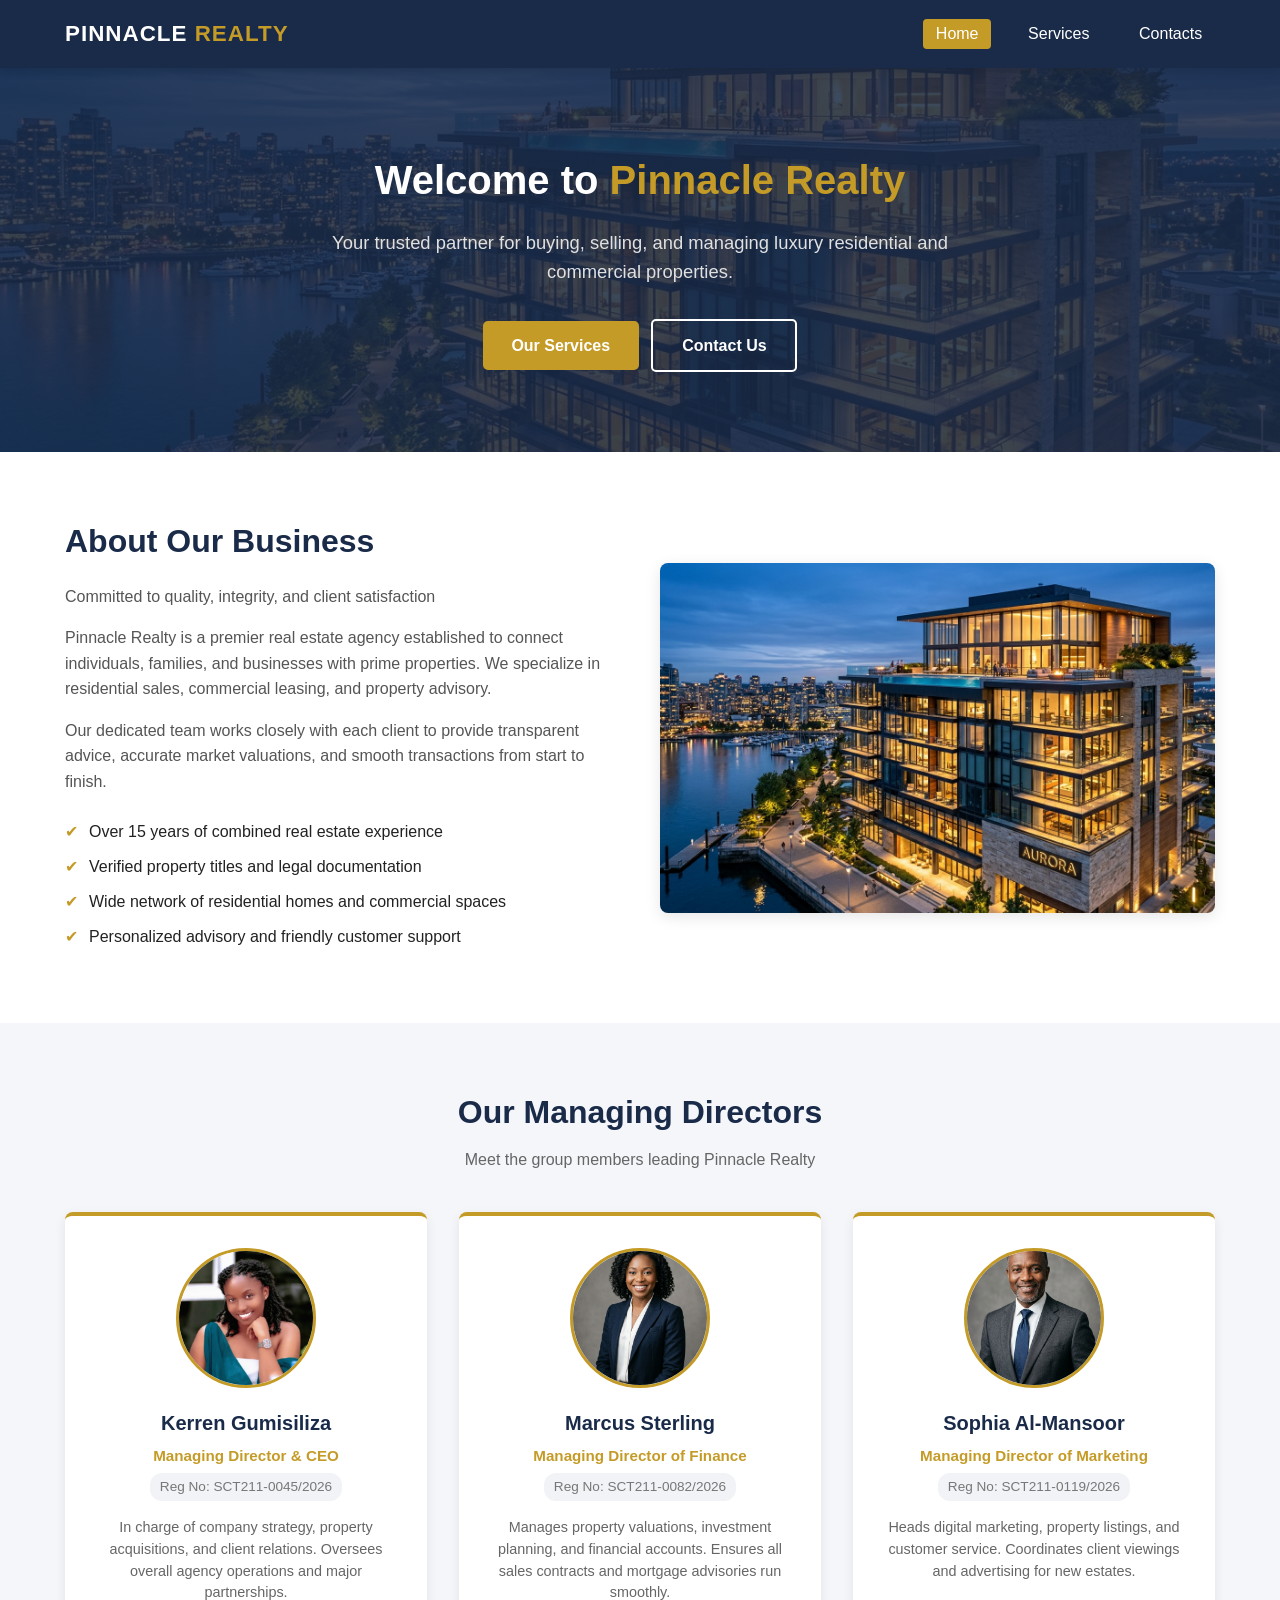
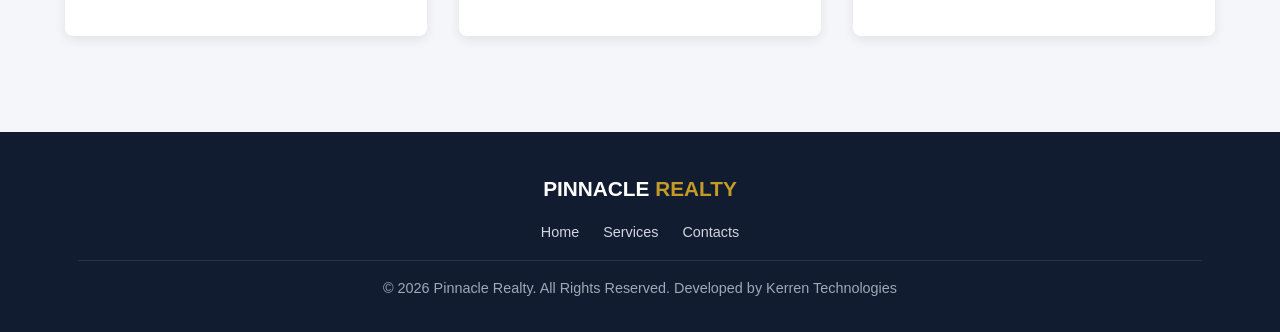
==== commit 4789dc6d: "Update Director 1 photo and name to Kerren Gumisiliza" ====
--- a/index.html
+++ b/index.html
@@ -1,5 +1,6 @@
 <!DOCTYPE html>
 <html lang="en">
+
 <head>
   <!-- 
     Course: Introduction to Web Design and Development
@@ -8,7 +9,7 @@
     Page: Home Page (index.html)
     
     Group Members:
-    1. Member 1: Full Name - Reg No: REG/001/2026
+    1. Member 1: Kerren Gumisiliza - Reg No: SCT211-0045/2026
     2. Member 2: Full Name - Reg No: REG/002/2026
     3. Member 3: Full Name - Reg No: REG/003/2026
   -->
@@ -18,6 +19,7 @@
   <!-- Link to the single external CSS file -->
   <link rel="stylesheet" href="style.css">
 </head>
+
 <body>
 
   <!-- ==================== HEADER & NAVIGATION ==================== -->
@@ -56,10 +58,12 @@
             <p>Committed to quality, integrity, and client satisfaction</p>
           </div>
           <p>
-            Pinnacle Realty is a premier real estate agency established to connect individuals, families, and businesses with prime properties. We specialize in residential sales, commercial leasing, and property advisory.
+            Pinnacle Realty is a premier real estate agency established to connect individuals, families, and businesses
+            with prime properties. We specialize in residential sales, commercial leasing, and property advisory.
           </p>
           <p>
-            Our dedicated team works closely with each client to provide transparent advice, accurate market valuations, and smooth transactions from start to finish.
+            Our dedicated team works closely with each client to provide transparent advice, accurate market valuations,
+            and smooth transactions from start to finish.
           </p>
           <ul class="features-list">
             <li>Over 15 years of combined real estate experience</li>
@@ -86,12 +90,13 @@
       <div class="directors-grid">
         <!-- Group Member 1 -->
         <div class="director-card">
-          <img src="images/director1.jpg" alt="Photo of Director 1">
-          <h3>Eleanor Vance</h3>
+          <img src="images/director1.jpg" alt="Photo of Kerren Gumisiliza">
+          <h3>Kerren Gumisiliza</h3>
           <p class="role">Managing Director & CEO</p>
           <p class="reg-no">Reg No: SCT211-0045/2026</p>
           <p class="bio">
-            In charge of company strategy, property acquisitions, and client relations. Oversees overall agency operations and major partnerships.
+            In charge of company strategy, property acquisitions, and client relations. Oversees overall agency
+            operations and major partnerships.
           </p>
         </div>
 
@@ -102,7 +107,8 @@
           <p class="role">Managing Director of Finance</p>
           <p class="reg-no">Reg No: SCT211-0082/2026</p>
           <p class="bio">
-            Manages property valuations, investment planning, and financial accounts. Ensures all sales contracts and mortgage advisories run smoothly.
+            Manages property valuations, investment planning, and financial accounts. Ensures all sales contracts and
+            mortgage advisories run smoothly.
           </p>
         </div>
 
@@ -113,7 +119,8 @@
           <p class="role">Managing Director of Marketing</p>
           <p class="reg-no">Reg No: SCT211-0119/2026</p>
           <p class="bio">
-            Heads digital marketing, property listings, and customer service. Coordinates client viewings and advertising for new estates.
+            Heads digital marketing, property listings, and customer service. Coordinates client viewings and
+            advertising for new estates.
           </p>
         </div>
       </div>
@@ -124,17 +131,17 @@
   <footer class="site-footer">
     <div class="container">
       <div class="footer-logo">PINNACLE <span>REALTY</span></div>
-      <p>Group Web Development Project — Developed by Group of 3 Members</p>
       <div class="footer-nav">
         <a href="index.html">Home</a>
         <a href="services.html">Services</a>
         <a href="contacts.html">Contacts</a>
       </div>
       <div class="footer-bottom">
-        <p>&copy; 2026 Pinnacle Realty. All Rights Reserved. Built with HTML and External CSS.</p>
+        <p>&copy; 2026 Pinnacle Realty. All Rights Reserved. Developed by Kerren Technologies</p>
       </div>
     </div>
   </footer>
 
 </body>
-</html>
+
+</html>
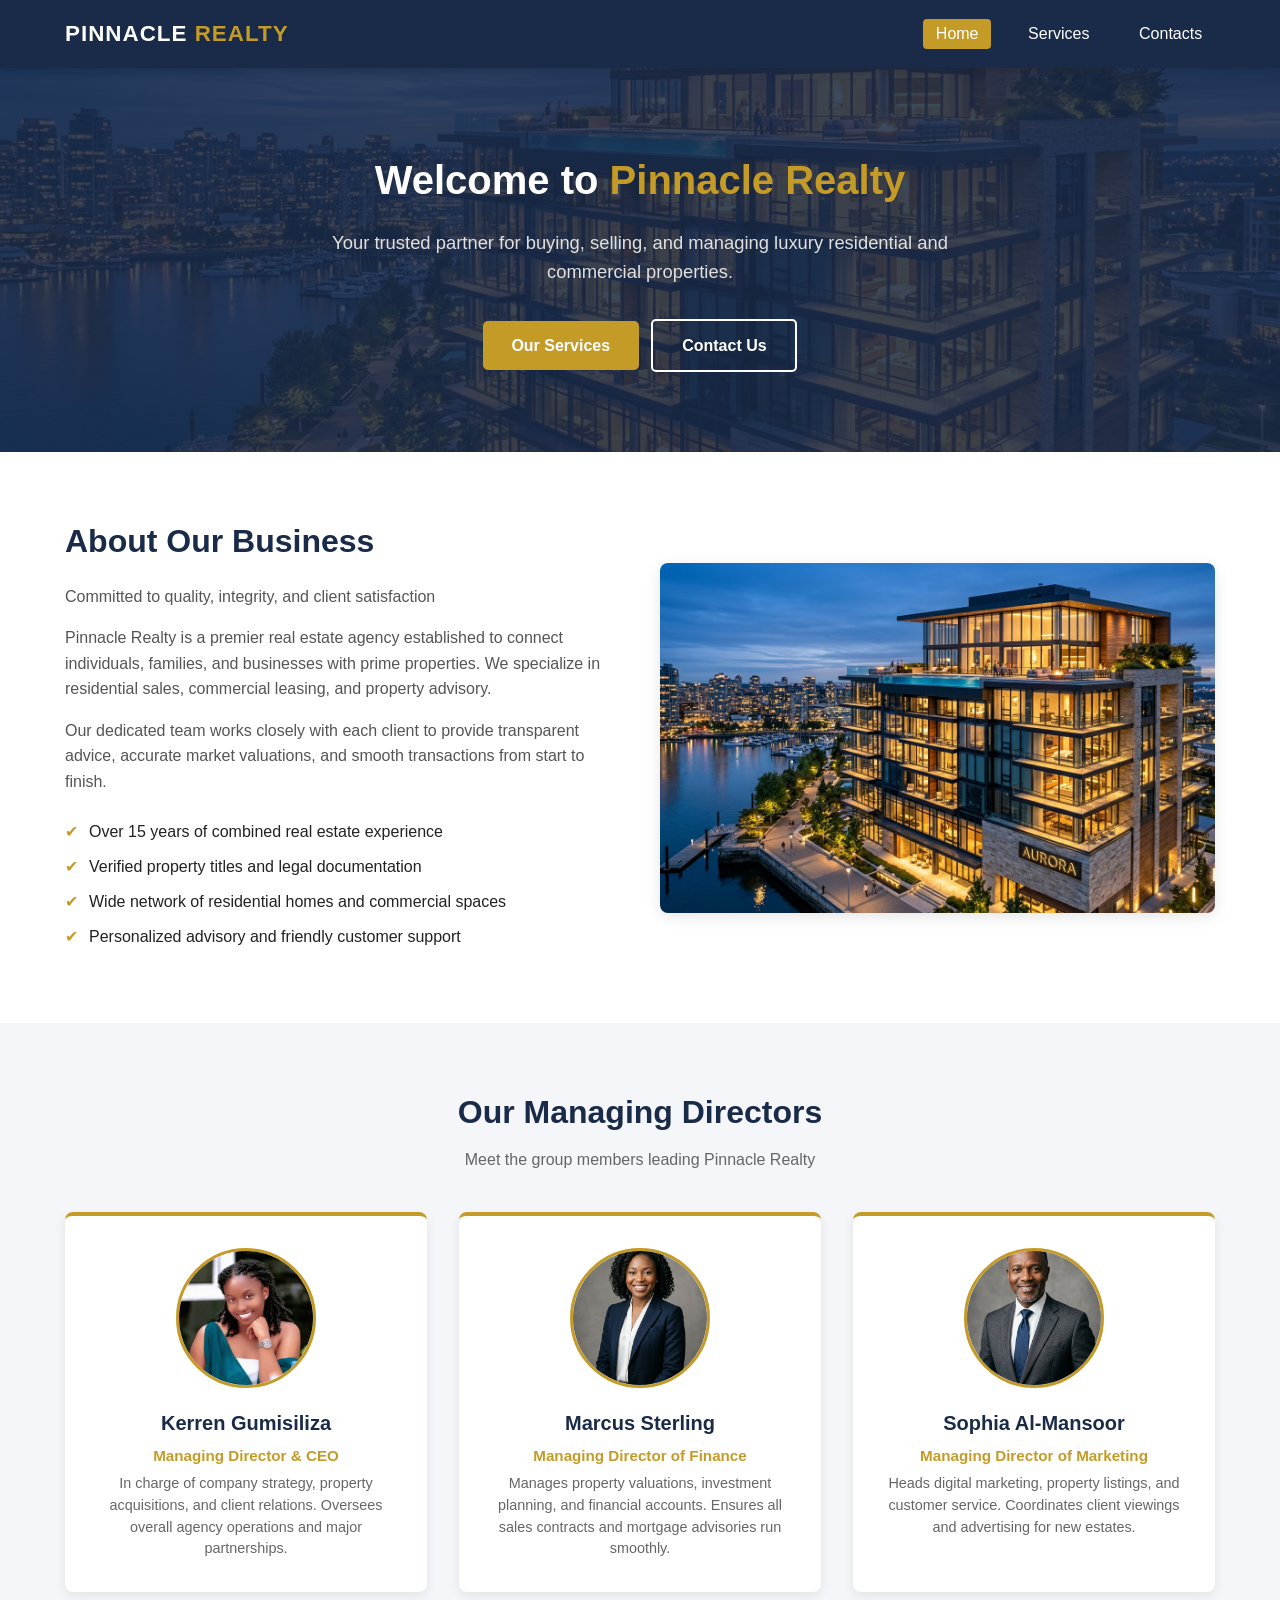
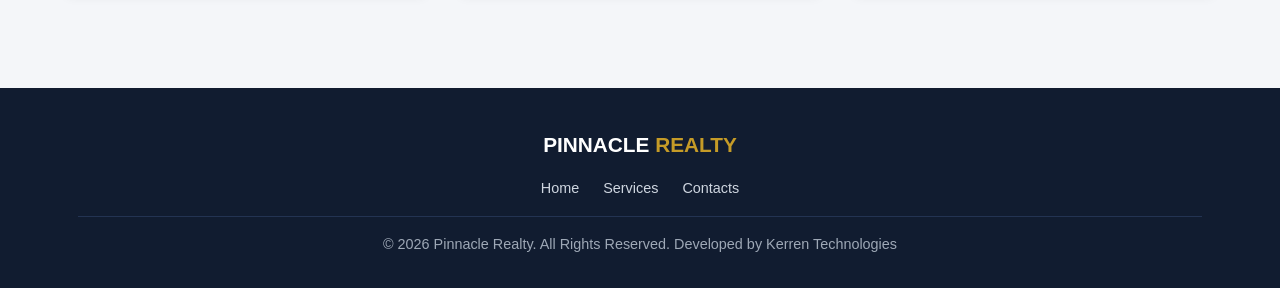
==== commit 657f9aba: "Remove registration numbers from director cards" ====
--- a/index.html
+++ b/index.html
@@ -93,7 +93,6 @@
           <img src="images/director1.jpg" alt="Photo of Kerren Gumisiliza">
           <h3>Kerren Gumisiliza</h3>
           <p class="role">Managing Director & CEO</p>
-          <p class="reg-no">Reg No: SCT211-0045/2026</p>
           <p class="bio">
             In charge of company strategy, property acquisitions, and client relations. Oversees overall agency
             operations and major partnerships.
@@ -105,7 +104,6 @@
           <img src="images/director2.jpg" alt="Photo of Director 2">
           <h3>Marcus Sterling</h3>
           <p class="role">Managing Director of Finance</p>
-          <p class="reg-no">Reg No: SCT211-0082/2026</p>
           <p class="bio">
             Manages property valuations, investment planning, and financial accounts. Ensures all sales contracts and
             mortgage advisories run smoothly.
@@ -117,7 +115,6 @@
           <img src="images/director3.jpg" alt="Photo of Director 3">
           <h3>Sophia Al-Mansoor</h3>
           <p class="role">Managing Director of Marketing</p>
-          <p class="reg-no">Reg No: SCT211-0119/2026</p>
           <p class="bio">
             Heads digital marketing, property listings, and customer service. Coordinates client viewings and
             advertising for new estates.
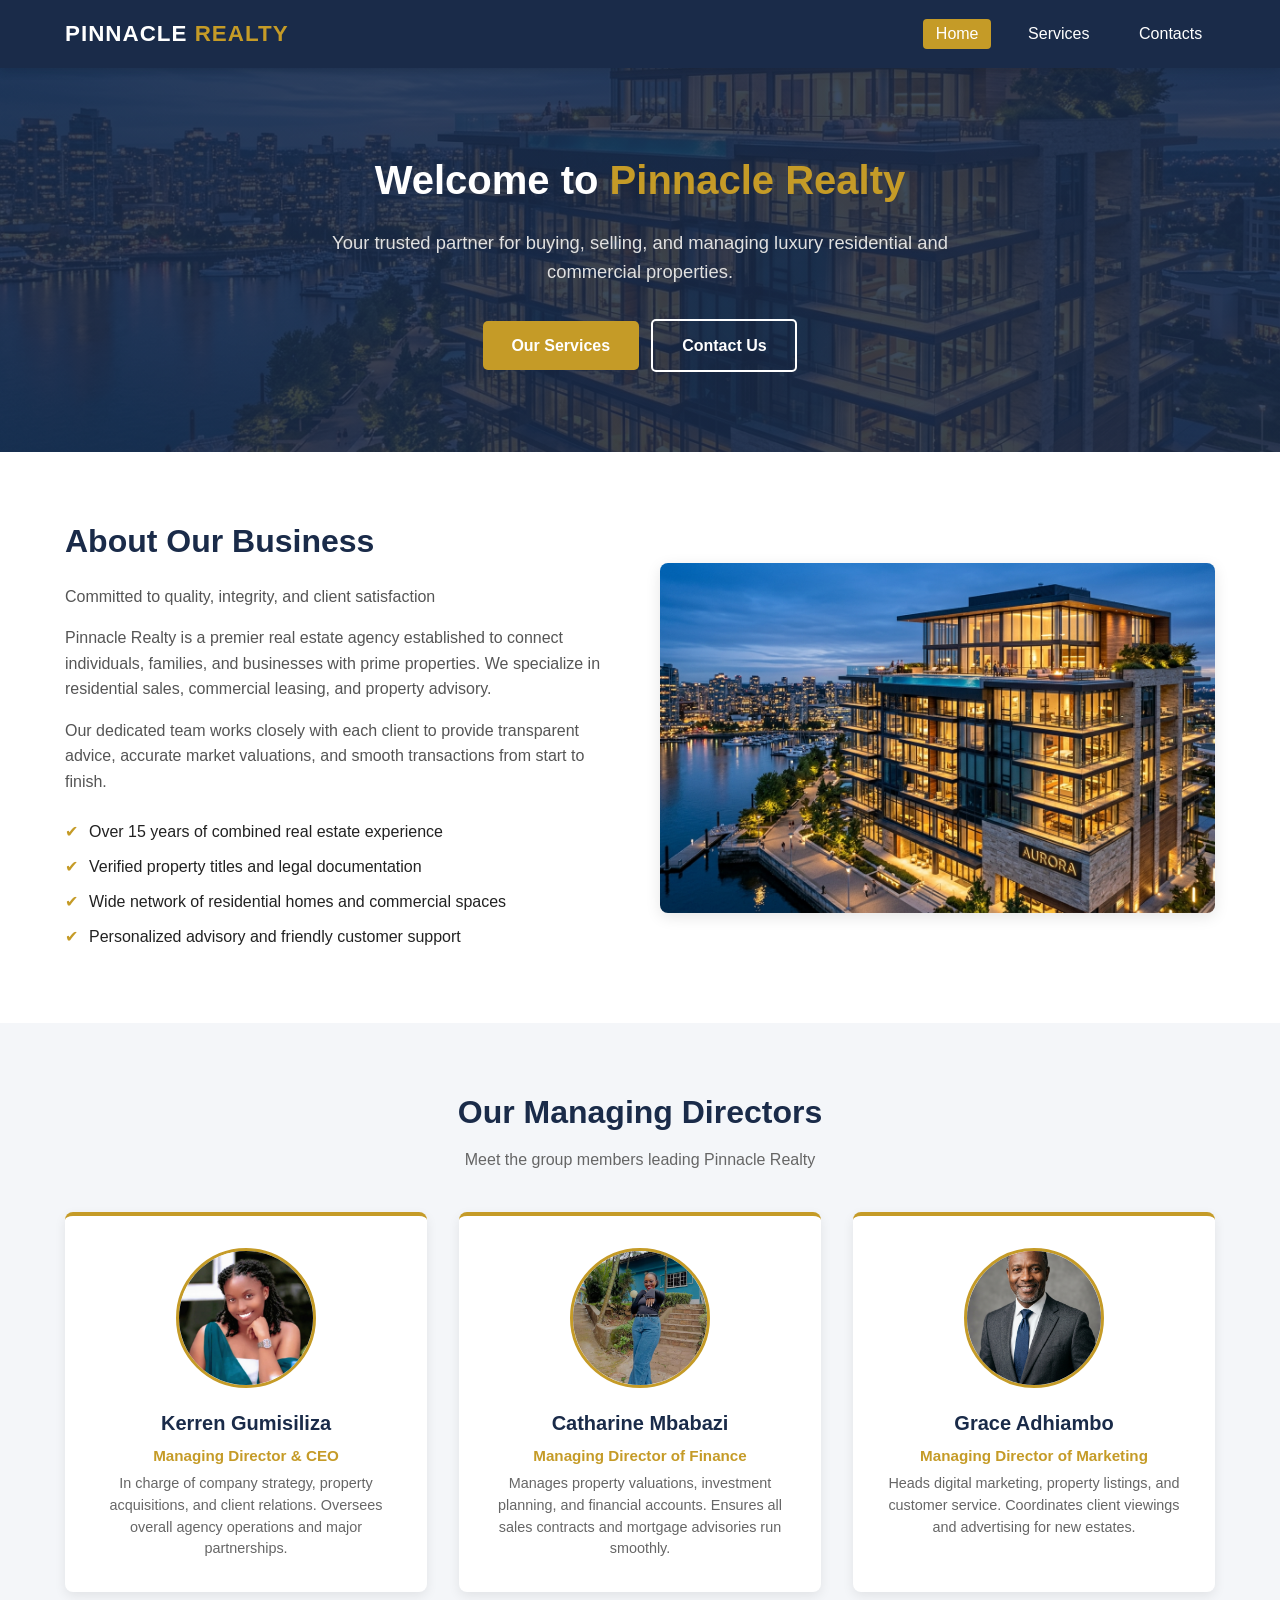
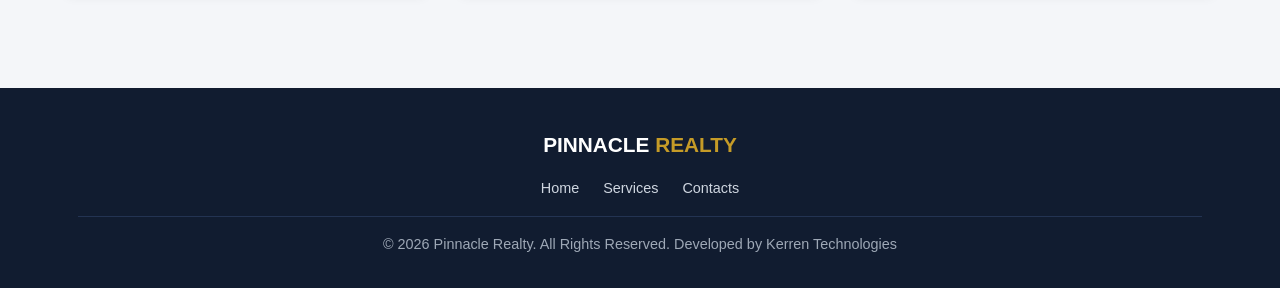
==== commit 5cae5df9: "Update Director 2 photo and name to Catharine Mbabazi" ====
--- a/index.html
+++ b/index.html
@@ -2,17 +2,7 @@
 <html lang="en">
 
 <head>
-  <!-- 
-    Course: Introduction to Web Design and Development
-    Assignment: Group Project (Group of 3)
-    Topic: Business Website - Pinnacle Realty
-    Page: Home Page (index.html)
-    
-    Group Members:
-    1. Member 1: Kerren Gumisiliza - Reg No: SCT211-0045/2026
-    2. Member 2: Full Name - Reg No: REG/002/2026
-    3. Member 3: Full Name - Reg No: REG/003/2026
-  -->
+
   <meta charset="UTF-8">
   <meta name="viewport" content="width=device-width, initial-scale=1.0">
   <title>Pinnacle Realty | Home Page</title>
@@ -101,8 +91,8 @@
 
         <!-- Group Member 2 -->
         <div class="director-card">
-          <img src="images/director2.jpg" alt="Photo of Director 2">
-          <h3>Marcus Sterling</h3>
+          <img src="images/director2.jpg" alt="Photo of Catharine Mbabazi">
+          <h3>Catharine Mbabazi</h3>
           <p class="role">Managing Director of Finance</p>
           <p class="bio">
             Manages property valuations, investment planning, and financial accounts. Ensures all sales contracts and
@@ -112,8 +102,8 @@
 
         <!-- Group Member 3 -->
         <div class="director-card">
-          <img src="images/director3.jpg" alt="Photo of Director 3">
-          <h3>Sophia Al-Mansoor</h3>
+          <img src="images/director3.jpg" alt="Photo of Grace Adhiambo">
+          <h3>Grace Adhiambo</h3>
           <p class="role">Managing Director of Marketing</p>
           <p class="bio">
             Heads digital marketing, property listings, and customer service. Coordinates client viewings and
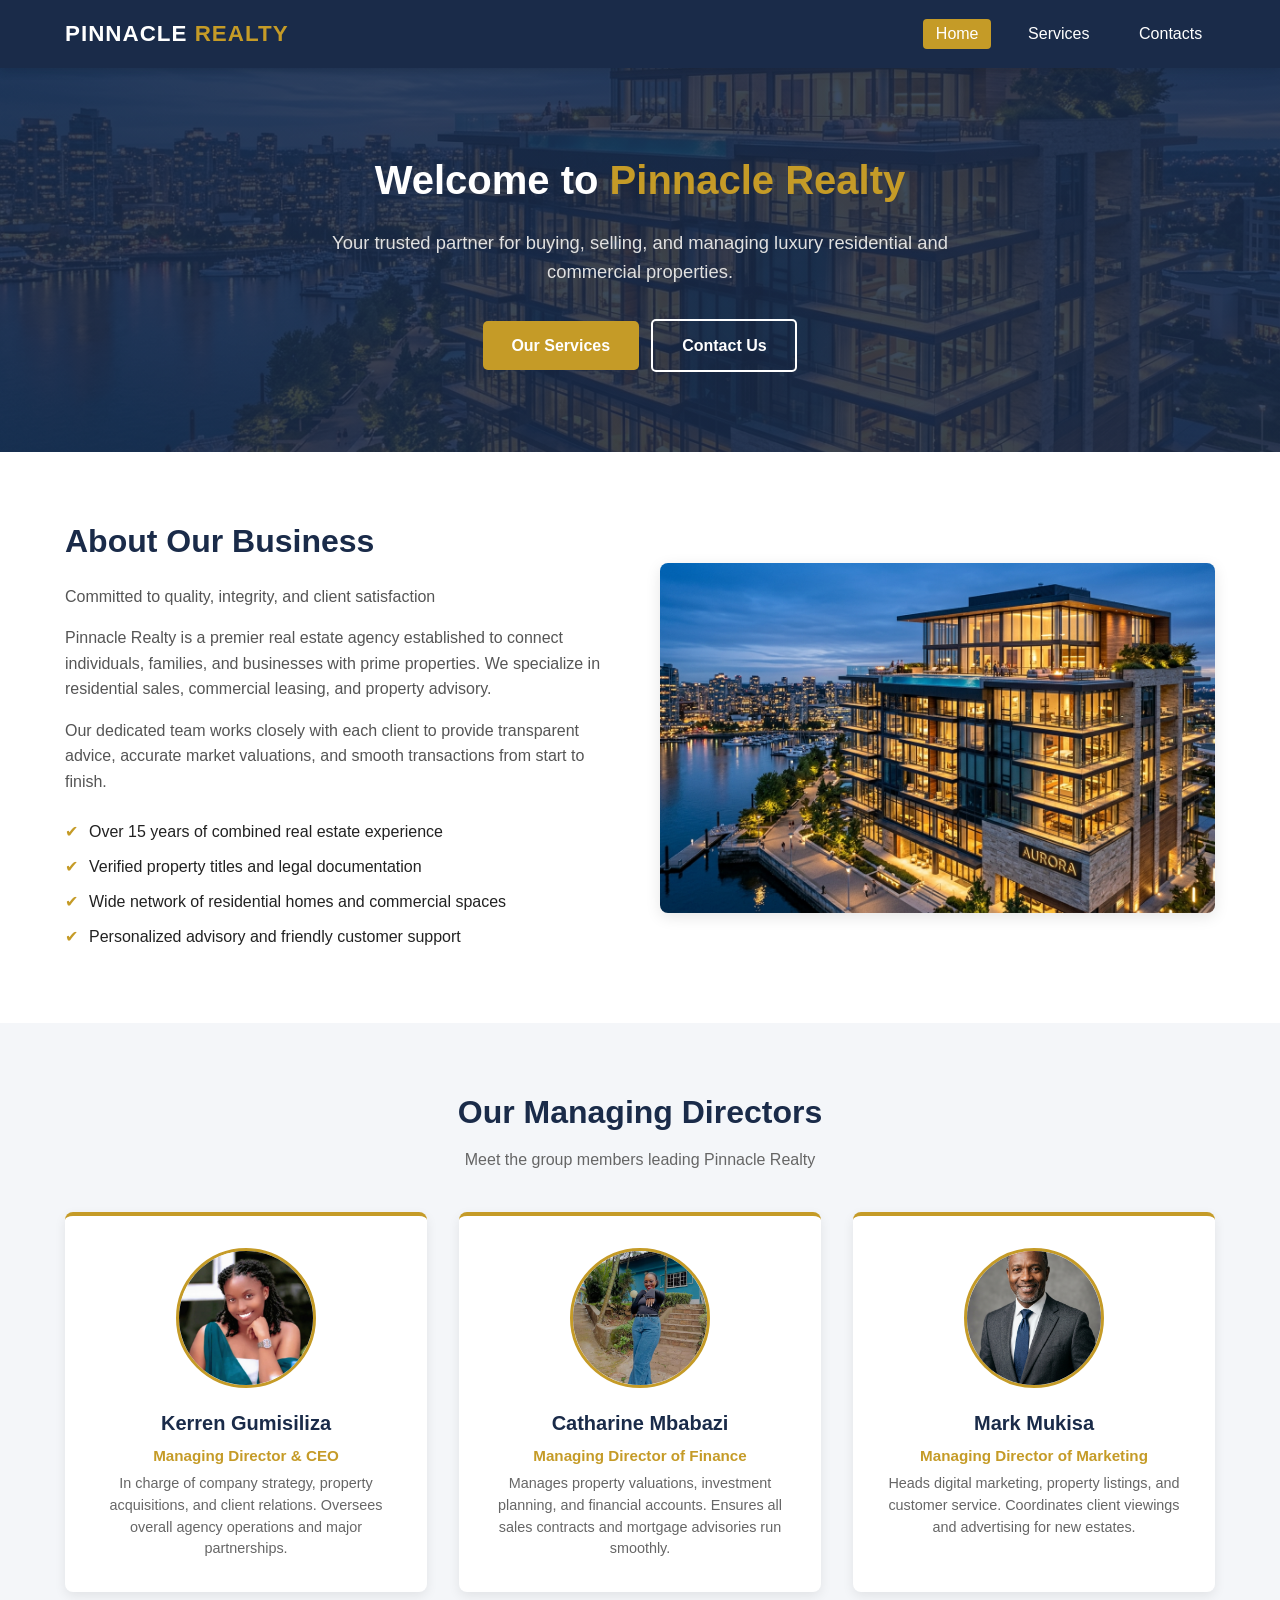
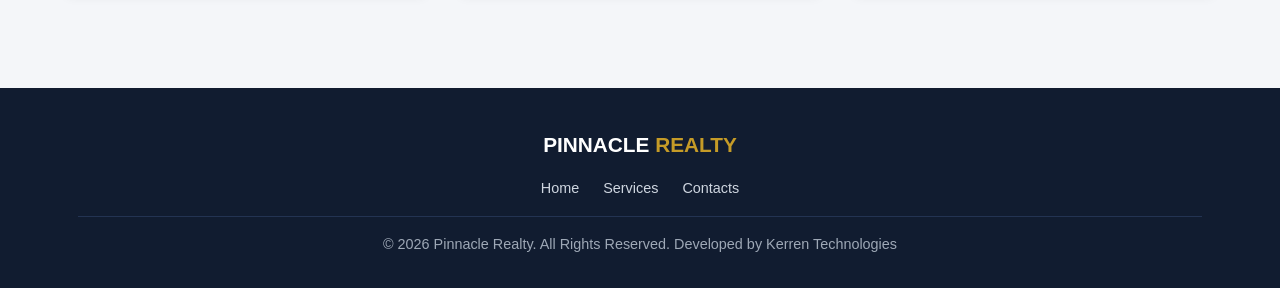
==== commit 50cced31: "Update Director 3 to Mark Mukisa" ====
--- a/index.html
+++ b/index.html
@@ -102,8 +102,8 @@
 
         <!-- Group Member 3 -->
         <div class="director-card">
-          <img src="images/director3.jpg" alt="Photo of Grace Adhiambo">
-          <h3>Grace Adhiambo</h3>
+          <img src="images/director3.jpg" alt="Photo of Mark Mukisa">
+          <h3>Mark Mukisa</h3>
           <p class="role">Managing Director of Marketing</p>
           <p class="bio">
             Heads digital marketing, property listings, and customer service. Coordinates client viewings and
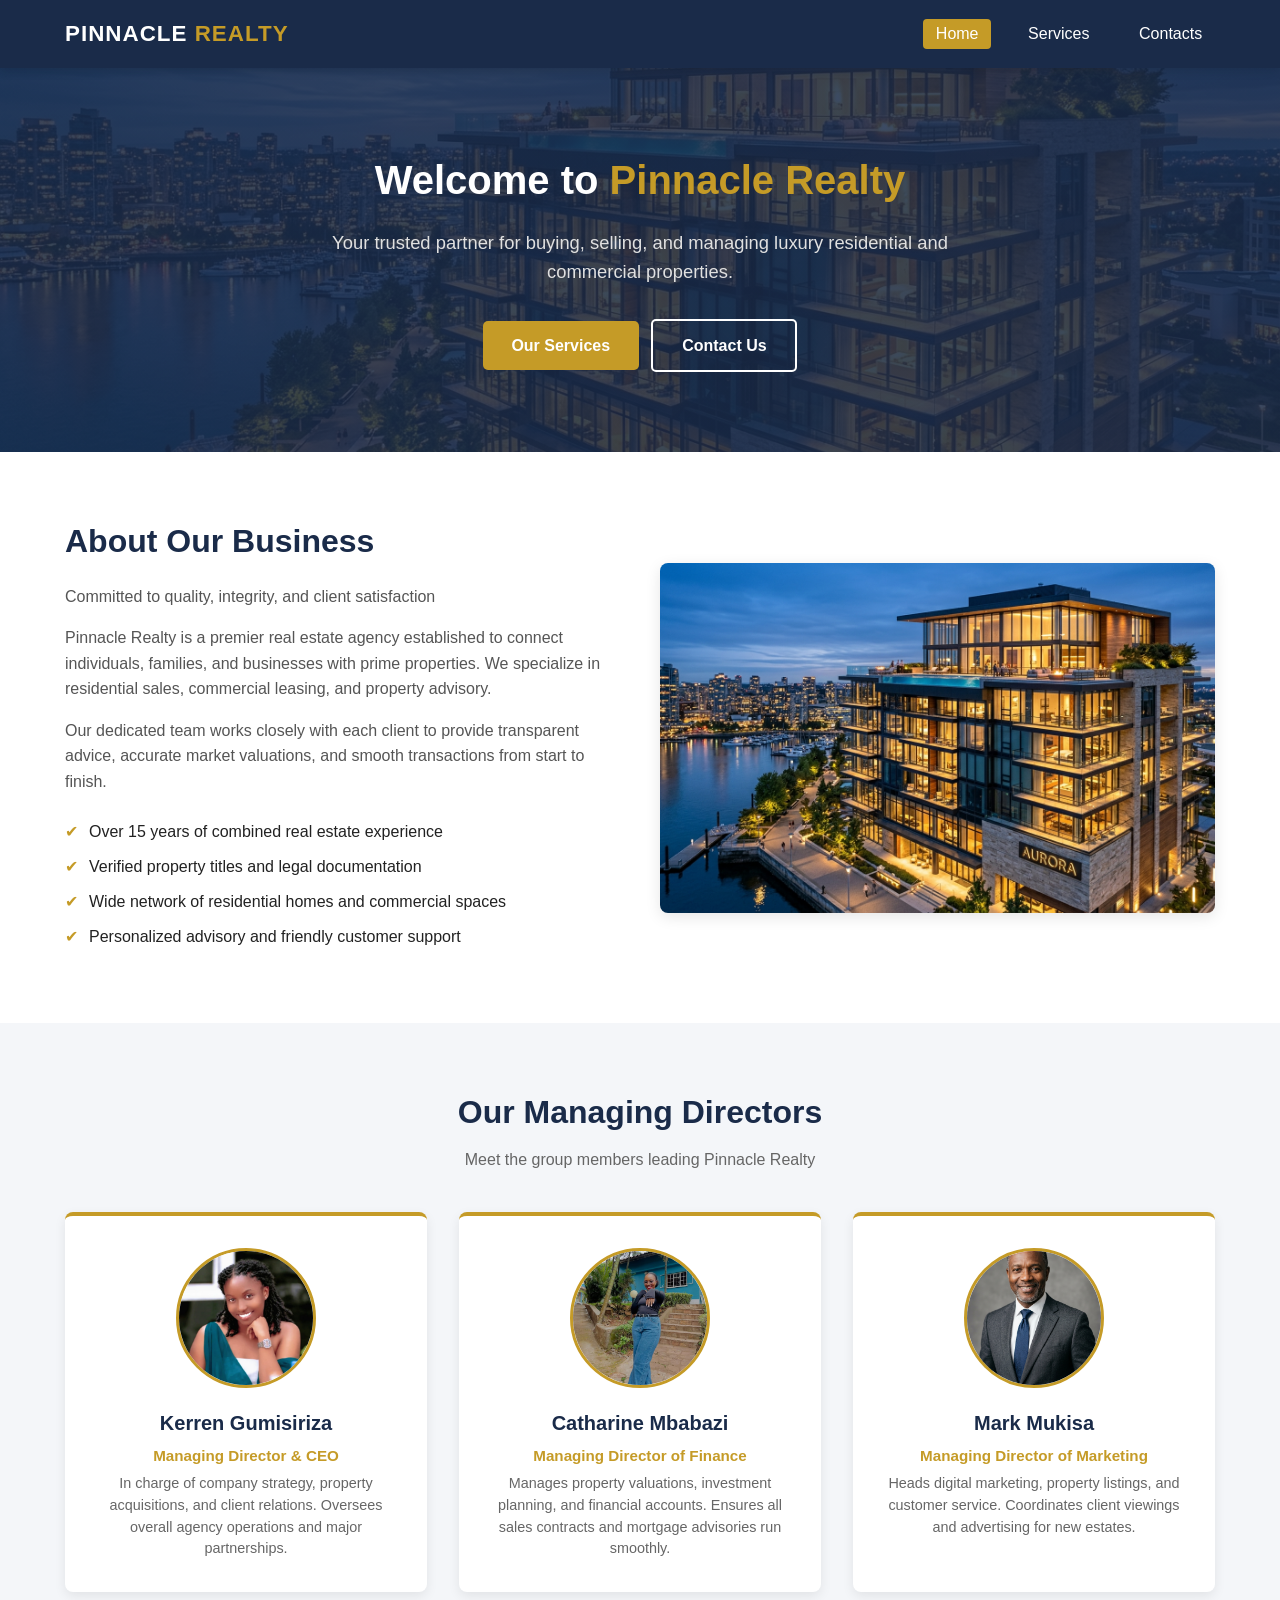
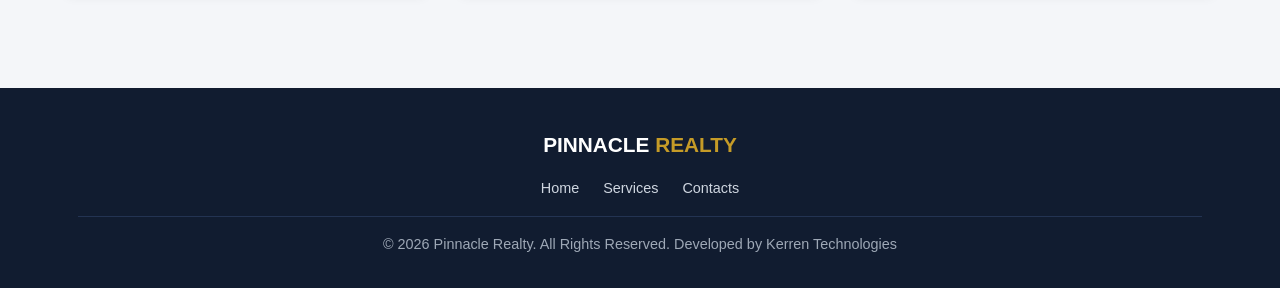
==== commit a4b1c916: "Update Kerren spelling to Gumisiriza" ====
--- a/index.html
+++ b/index.html
@@ -81,7 +81,7 @@
         <!-- Group Member 1 -->
         <div class="director-card">
           <img src="images/director1.jpg" alt="Photo of Kerren Gumisiliza">
-          <h3>Kerren Gumisiliza</h3>
+          <h3>Kerren Gumisiriza</h3>
           <p class="role">Managing Director & CEO</p>
           <p class="bio">
             In charge of company strategy, property acquisitions, and client relations. Oversees overall agency
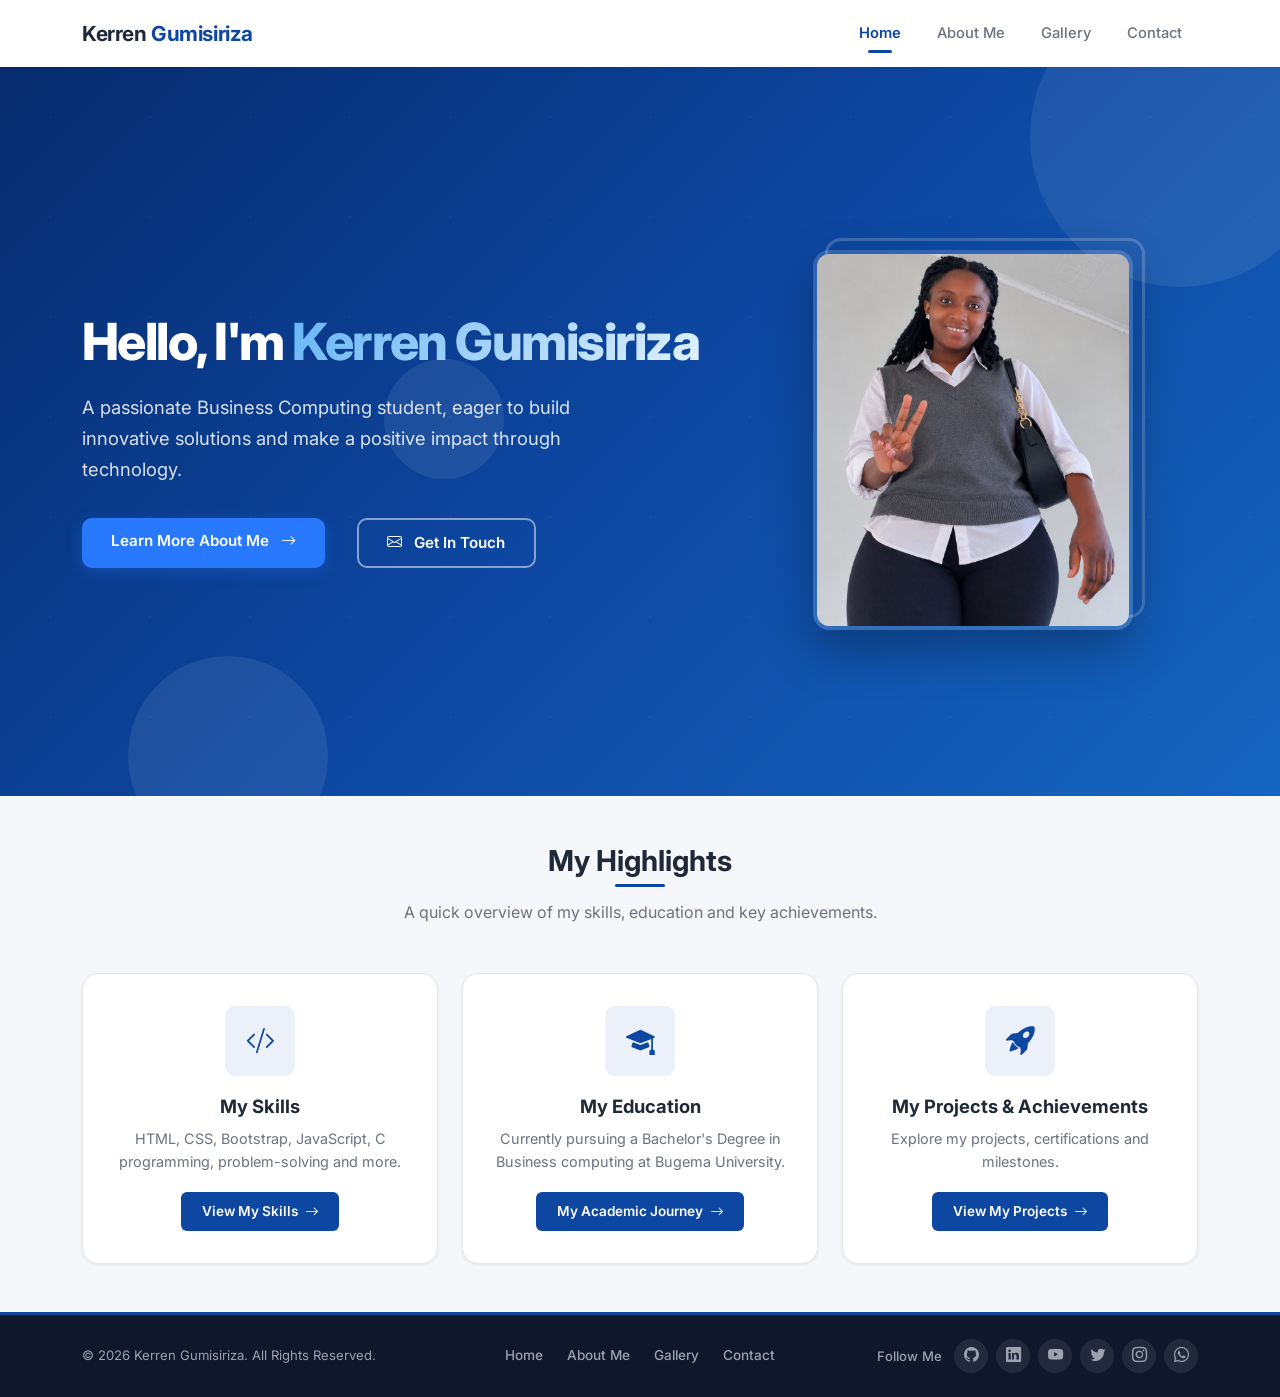
==== commit 10f0e650: "Build personal portfolio website" ====
--- a/index.html
+++ b/index.html
@@ -2,133 +2,188 @@
 <html lang="en">
 
 <head>
-
   <meta charset="UTF-8">
   <meta name="viewport" content="width=device-width, initial-scale=1.0">
-  <title>Pinnacle Realty | Home Page</title>
-  <!-- Link to the single external CSS file -->
+  <title>Kerren Gumisiriza | Personal Portfolio</title>
+  <meta name="description" content="Kerren Gumisiriza - A passionate Business Computing student building innovative solutions through technology. View my portfolio, skills, and projects.">
+
+  <!-- Bootstrap 5 CSS -->
+  <link href="https://cdn.jsdelivr.net/npm/bootstrap@5.3.2/dist/css/bootstrap.min.css" rel="stylesheet">
+  <!-- Bootstrap Icons -->
+  <link href="https://cdn.jsdelivr.net/npm/bootstrap-icons@1.11.3/font/bootstrap-icons.min.css" rel="stylesheet">
+  <!-- Google Fonts -->
+  <link href="https://fonts.googleapis.com/css2?family=Inter:wght@300;400;500;600;700;800&display=swap" rel="stylesheet">
+  <!-- Custom CSS -->
   <link rel="stylesheet" href="style.css">
 </head>
 
 <body>
 
-  <!-- ==================== HEADER & NAVIGATION ==================== -->
-  <header class="site-header">
-    <div class="container header-container">
-      <div class="logo">
-        PINNACLE <span>REALTY</span>
+  <!-- ==================== NAVIGATION BAR ==================== -->
+  <nav class="navbar navbar-expand-lg sticky-top" id="mainNavbar">
+    <div class="container">
+      <a class="navbar-brand fw-bold" href="index.html">
+        Kerren <span class="text-brand">Gumisiriza  </span>
+      </a>
+      <button class="navbar-toggler" type="button" data-bs-toggle="collapse" data-bs-target="#navbarNav"
+        aria-controls="navbarNav" aria-expanded="false" aria-label="Toggle navigation">
+        <span class="navbar-toggler-icon"></span>
+      </button>
+      <div class="collapse navbar-collapse justify-content-end" id="navbarNav">
+        <ul class="navbar-nav gap-1">
+          <li class="nav-item">
+            <a class="nav-link active" aria-current="page" href="index.html">Home</a>
+          </li>
+          <li class="nav-item">
+            <a class="nav-link" href="about.html">About Me</a>
+          </li>
+          <li class="nav-item">
+            <a class="nav-link" href="gallery.html">Gallery</a>
+          </li>
+          <li class="nav-item">
+            <a class="nav-link" href="contact.html">Contact</a>
+          </li>
+        </ul>
       </div>
-      <nav>
-        <ul class="nav-links">
-          <li><a href="index.html" class="active">Home</a></li>
-          <li><a href="services.html">Services</a></li>
-          <li><a href="contacts.html">Contacts</a></li>
-        </ul>
-      </nav>
     </div>
-  </header>
+  </nav>
 
   <!-- ==================== HERO SECTION ==================== -->
-  <section class="hero">
-    <div class="container">
-      <h1>Welcome to <span>Pinnacle Realty</span></h1>
-      <p>Your trusted partner for buying, selling, and managing luxury residential and commercial properties.</p>
-      <a href="services.html" class="btn btn-primary">Our Services</a>
-      <a href="contacts.html" class="btn btn-outline">Contact Us</a>
+  <section class="hero-section" id="hero">
+    <div class="hero-overlay"></div>
+    <div class="container position-relative" style="z-index: 2;">
+      <div class="row align-items-center min-vh-75">
+        <div class="col-lg-7 hero-content">
+          <h1 class="hero-title">
+            Hello, I'm <span class="text-highlight">Kerren Gumisiriza</span>
+          </h1>
+          <p class="hero-tagline">
+            A passionate Business Computing student, eager to build innovative solutions and make a positive impact through technology.
+          </p>
+          <div class="hero-buttons">
+            <a href="about.html" class="btn btn-primary-custom btn-lg me-3">
+              Learn More About Me <i class="bi bi-arrow-right ms-2"></i>
+            </a>
+            <a href="contact.html" class="btn btn-outline-custom btn-lg">
+              <i class="bi bi-envelope me-2"></i> Get In Touch
+            </a>
+          </div>
+        </div>
+        <div class="col-lg-5 text-center mt-5 mt-lg-0">
+          <div class="hero-image-wrapper">
+            <img src="images/Kerry1.jpeg" alt="Kerren Gumisiriza - Business Computing Student" class="hero-image">
+          </div>
+        </div>
+      </div>
+    </div>
+    <!-- Animated Background Elements -->
+    <div class="hero-shapes">
+      <div class="shape shape-1"></div>
+      <div class="shape shape-2"></div>
+      <div class="shape shape-3"></div>
     </div>
   </section>
 
-  <!-- ==================== BUSINESS OVERVIEW SECTION ==================== -->
-  <section class="overview">
+  <!-- ==================== HIGHLIGHTS SECTION ==================== -->
+  <section class="highlights-section py-5" id="highlights">
     <div class="container">
-      <div class="overview-grid">
-        <div class="overview-text">
-          <div class="section-title" style="text-align: left; margin-bottom: 1rem;">
-            <h2>About Our Business</h2>
-            <p>Committed to quality, integrity, and client satisfaction</p>
-          </div>
-          <p>
-            Pinnacle Realty is a premier real estate agency established to connect individuals, families, and businesses
-            with prime properties. We specialize in residential sales, commercial leasing, and property advisory.
-          </p>
-          <p>
-            Our dedicated team works closely with each client to provide transparent advice, accurate market valuations,
-            and smooth transactions from start to finish.
-          </p>
-          <ul class="features-list">
-            <li>Over 15 years of combined real estate experience</li>
-            <li>Verified property titles and legal documentation</li>
-            <li>Wide network of residential homes and commercial spaces</li>
-            <li>Personalized advisory and friendly customer support</li>
-          </ul>
-        </div>
-        <div class="overview-image">
-          <img src="images/about.jpg" alt="Pinnacle Realty Modern Building">
-        </div>
-      </div>
-    </div>
-  </section>
-
-  <!-- ==================== MANAGING DIRECTORS SECTION ==================== -->
-  <section class="directors-section">
-    <div class="container">
-      <div class="section-title">
-        <h2>Our Managing Directors</h2>
-        <p>Meet the group members leading Pinnacle Realty</p>
+      <div class="text-center mb-5">
+        <h2 class="section-heading">My Highlights</h2>
+        <p class="section-subheading">A quick overview of my skills, education and key achievements.</p>
       </div>
 
-      <div class="directors-grid">
-        <!-- Group Member 1 -->
-        <div class="director-card">
-          <img src="images/director1.jpg" alt="Photo of Kerren Gumisiliza">
-          <h3>Kerren Gumisiriza</h3>
-          <p class="role">Managing Director & CEO</p>
-          <p class="bio">
-            In charge of company strategy, property acquisitions, and client relations. Oversees overall agency
-            operations and major partnerships.
-          </p>
+      <div class="row g-4">
+        <!-- Skills Card -->
+        <div class="col-md-4">
+          <div class="highlight-card text-center h-100">
+            <div class="highlight-icon">
+              <i class="bi bi-code-slash"></i>
+            </div>
+            <h4 class="highlight-title">My Skills</h4>
+            <p class="highlight-text">HTML, CSS, Bootstrap, JavaScript, C programming, problem-solving and more.</p>
+            <a href="about.html#skills" class="btn btn-sm btn-card-link">
+              View My Skills <i class="bi bi-arrow-right ms-1"></i>
+            </a>
+          </div>
         </div>
 
-        <!-- Group Member 2 -->
-        <div class="director-card">
-          <img src="images/director2.jpg" alt="Photo of Catharine Mbabazi">
-          <h3>Catharine Mbabazi</h3>
-          <p class="role">Managing Director of Finance</p>
-          <p class="bio">
-            Manages property valuations, investment planning, and financial accounts. Ensures all sales contracts and
-            mortgage advisories run smoothly.
-          </p>
+        <!-- Education Card -->
+        <div class="col-md-4">
+          <div class="highlight-card text-center h-100">
+            <div class="highlight-icon">
+              <i class="bi bi-mortarboard-fill"></i>
+            </div>
+            <h4 class="highlight-title">My Education</h4>
+            <p class="highlight-text">Currently pursuing a Bachelor's Degree in Business computing at Bugema University.</p>
+            <a href="about.html#education" class="btn btn-sm btn-card-link">
+              My Academic Journey <i class="bi bi-arrow-right ms-1"></i>
+            </a>
+          </div>
         </div>
 
-        <!-- Group Member 3 -->
-        <div class="director-card">
-          <img src="images/director3.jpg" alt="Photo of Mark Mukisa">
-          <h3>Mark Mukisa</h3>
-          <p class="role">Managing Director of Marketing</p>
-          <p class="bio">
-            Heads digital marketing, property listings, and customer service. Coordinates client viewings and
-            advertising for new estates.
-          </p>
+        <!-- Projects Card -->
+        <div class="col-md-4">
+          <div class="highlight-card text-center h-100">
+            <div class="highlight-icon">
+              <i class="bi bi-rocket-takeoff-fill"></i>
+            </div>
+            <h4 class="highlight-title">My Projects &amp; Achievements</h4>
+            <p class="highlight-text">Explore my projects, certifications and milestones.</p>
+            <a href="gallery.html" class="btn btn-sm btn-card-link">
+              View My Projects <i class="bi bi-arrow-right ms-1"></i>
+            </a>
+          </div>
         </div>
       </div>
     </div>
   </section>
 
   <!-- ==================== FOOTER ==================== -->
-  <footer class="site-footer">
+  <footer class="site-footer" id="footer">
     <div class="container">
-      <div class="footer-logo">PINNACLE <span>REALTY</span></div>
-      <div class="footer-nav">
-        <a href="index.html">Home</a>
-        <a href="services.html">Services</a>
-        <a href="contacts.html">Contacts</a>
-      </div>
-      <div class="footer-bottom">
-        <p>&copy; 2026 Pinnacle Realty. All Rights Reserved. Developed by Kerren Technologies</p>
+      <div class="row align-items-center">
+        <!-- Copyright -->
+        <div class="col-md-4 text-center text-md-start mb-3 mb-md-0">
+          <p class="mb-0 footer-copyright">&copy; 2026 Kerren Gumisiriza. All Rights Reserved.</p>
+        </div>
+        <!-- Footer Nav -->
+        <div class="col-md-4 text-center mb-3 mb-md-0">
+          <nav class="footer-nav">
+            <a href="index.html">Home</a>
+            <a href="about.html">About Me</a>
+            <a href="gallery.html">Gallery</a>
+            <a href="contact.html">Contact</a>
+          </nav>
+        </div>
+        <!-- Social Icons -->
+        <div class="col-md-4 text-center text-md-end">
+          <span class="footer-social-label">Follow Me</span>
+          <div class="footer-social-icons d-inline-flex gap-2 ms-2">
+            <a href="#" aria-label="GitHub" class="social-icon"><i class="bi bi-github"></i></a>
+            <a href="#" aria-label="LinkedIn" class="social-icon"><i class="bi bi-linkedin"></i></a>
+            <a href="#" aria-label="YouTube" class="social-icon"><i class="bi bi-youtube"></i></a>
+             <a href="#" aria-label="Twitter" class="social-icon"><i class="bi bi-twitter"></i></a>
+            <a href="#" aria-label="Instagram" class="social-icon"><i class="bi bi-instagram"></i></a>
+            <a href="#" aria-label="WhatsApp" class="social-icon"><i class="bi bi-whatsapp"></i></a>
+          </div>
+        </div>
       </div>
     </div>
   </footer>
 
+  <!-- Bootstrap 5 JS Bundle -->
+  <script src="https://cdn.jsdelivr.net/npm/bootstrap@5.3.2/dist/js/bootstrap.bundle.min.js"></script>
+  <!-- Custom JS for Navbar Scroll Effect -->
+  <script>
+    window.addEventListener('scroll', function () {
+      const navbar = document.getElementById('mainNavbar');
+      if (window.scrollY > 50) {
+        navbar.classList.add('navbar-scrolled');
+      } else {
+        navbar.classList.remove('navbar-scrolled');
+      }
+    });
+  </script>
 </body>
 
 </html>
